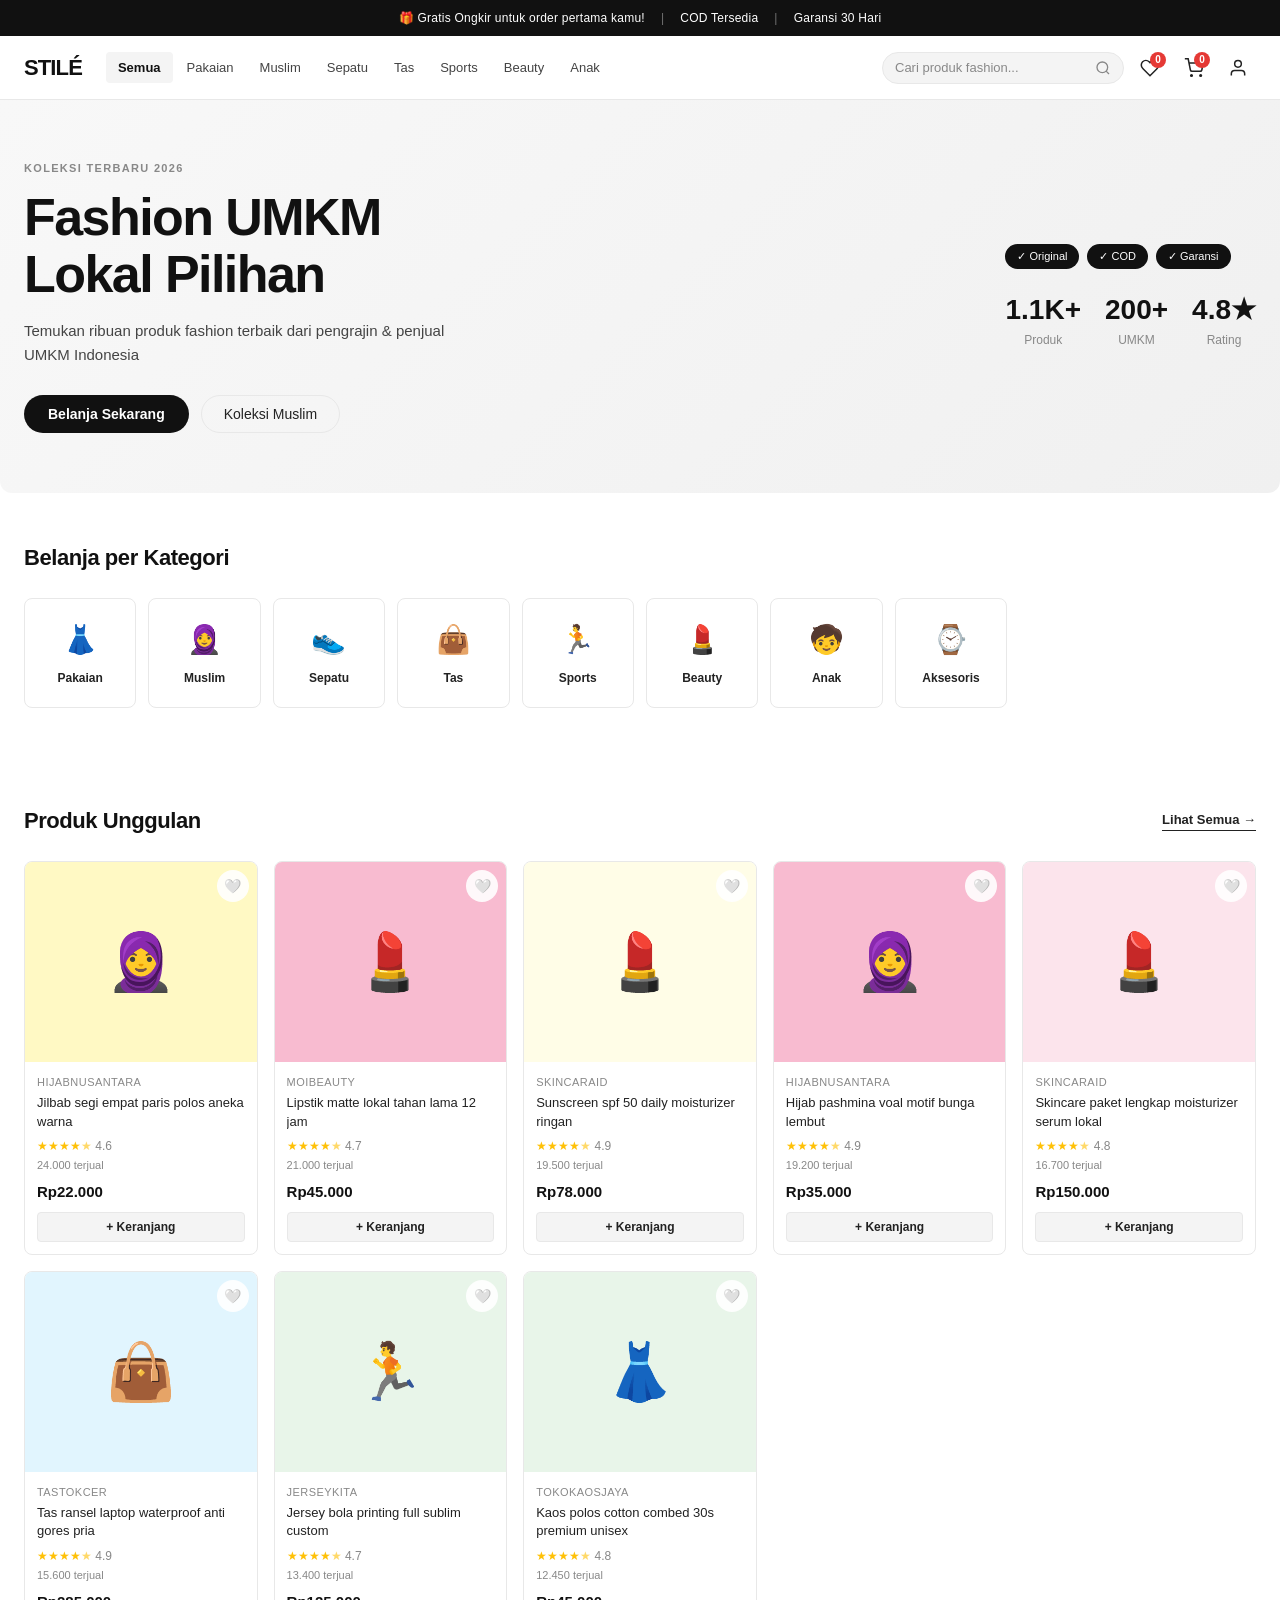
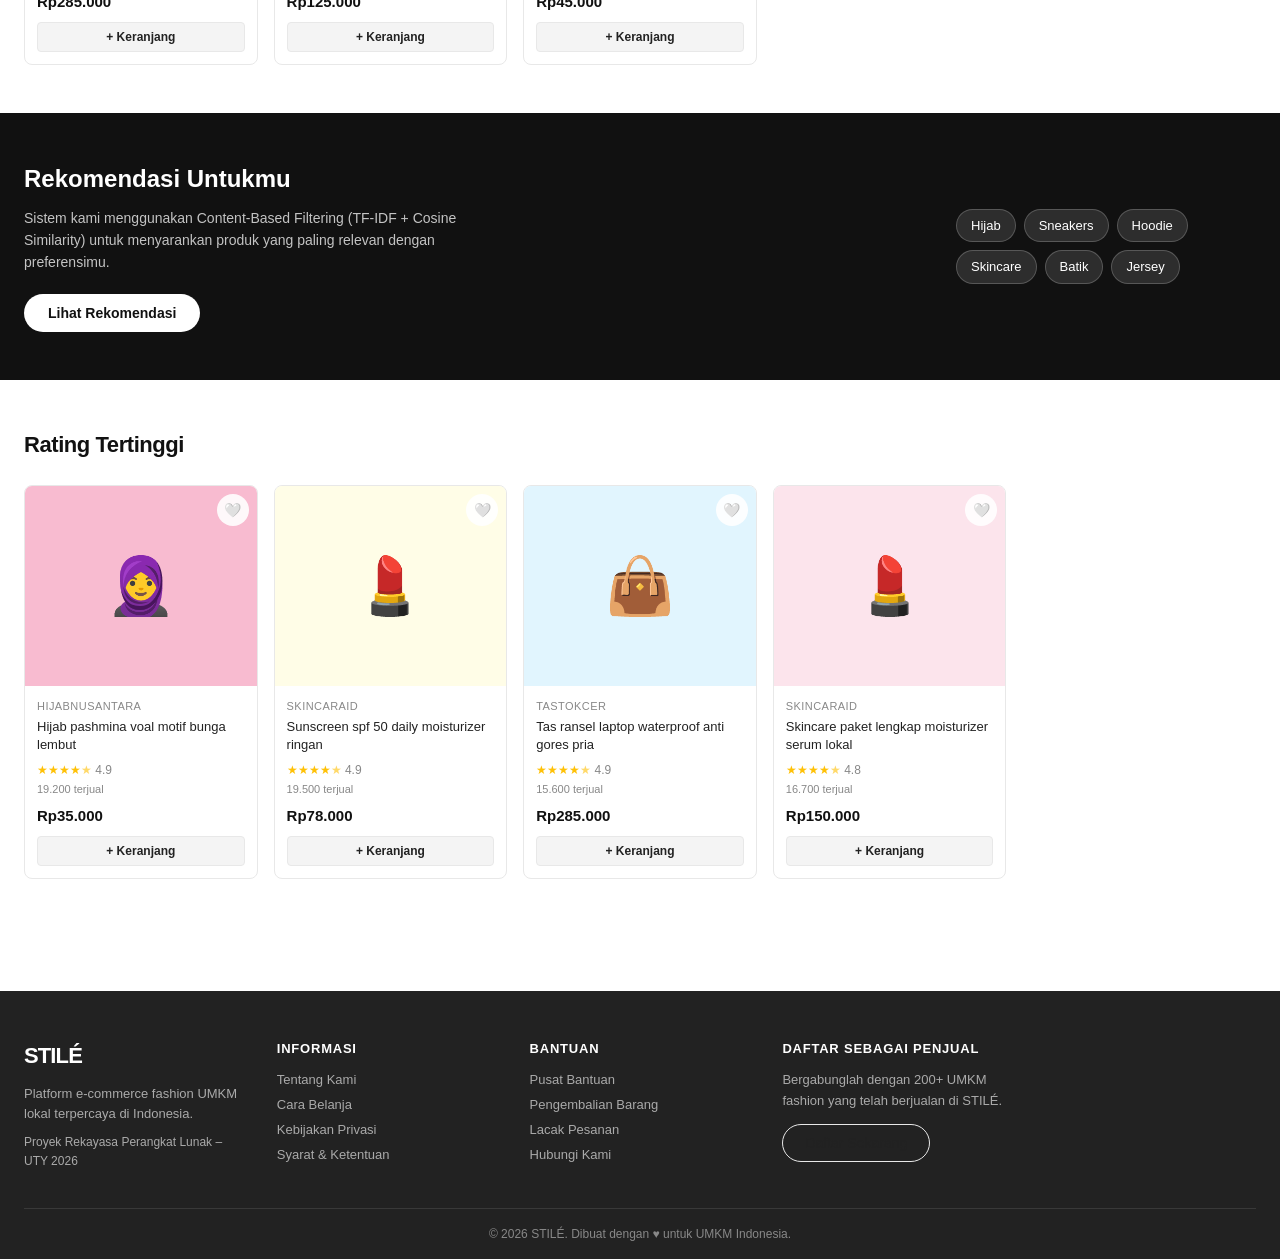
==== STILE/index.html @ 94a1892b "Add files via upload" ====
<!DOCTYPE html>
<html lang="id">
<head>
<meta charset="UTF-8">
<meta name="viewport" content="width=device-width, initial-scale=1.0">
<title>STILÉ – Belanja Fashion UMKM Lokal</title>
<link rel="stylesheet" href="style.css">
</head>
<body>

<!-- TOAST -->
<div id="toast" class="toast"></div>

<!-- TOP PROMO STRIP -->
<div class="promo-strip">
  <span>🎁 Gratis Ongkir untuk order pertama kamu!</span>
  <span class="promo-sep">|</span>
  <span>COD Tersedia</span>
  <span class="promo-sep">|</span>
  <span>Garansi 30 Hari</span>
</div>

<!-- NAVBAR -->
<header class="navbar">
  <div class="nav-inner">
    <a href="#" class="brand" onclick="showPage('home')">STILÉ</a>

    <nav class="nav-cats">
      <a href="#" class="nav-cat active" data-cat="all" onclick="filterByNav('all',this)">Semua</a>
      <a href="#" class="nav-cat" data-cat="Pakaian" onclick="filterByNav('Pakaian',this)">Pakaian</a>
      <a href="#" class="nav-cat" data-cat="Baju Muslim" onclick="filterByNav('Baju Muslim',this)">Muslim</a>
      <a href="#" class="nav-cat" data-cat="Sepatu" onclick="filterByNav('Sepatu',this)">Sepatu</a>
      <a href="#" class="nav-cat" data-cat="Tas" onclick="filterByNav('Tas',this)">Tas</a>
      <a href="#" class="nav-cat" data-cat="Sports" onclick="filterByNav('Sports',this)">Sports</a>
      <a href="#" class="nav-cat" data-cat="Beauty" onclick="filterByNav('Beauty',this)">Beauty</a>
      <a href="#" class="nav-cat" data-cat="Kids" onclick="filterByNav('Kids',this)">Anak</a>
    </nav>

    <div class="nav-actions">
      <div class="search-wrap">
        <input type="text" id="searchInput" placeholder="Cari produk fashion..." onkeyup="liveSearch()" />
        <button class="search-btn" onclick="doSearch()">
          <svg width="16" height="16" viewBox="0 0 24 24" fill="none" stroke="currentColor" stroke-width="2"><circle cx="11" cy="11" r="8"/><line x1="21" y1="21" x2="16.65" y2="16.65"/></svg>
        </button>
      </div>
      <button class="icon-btn" onclick="toggleWishlist()" title="Wishlist">
        <svg width="20" height="20" viewBox="0 0 24 24" fill="none" stroke="currentColor" stroke-width="1.8"><path d="M20.84 4.61a5.5 5.5 0 0 0-7.78 0L12 5.67l-1.06-1.06a5.5 5.5 0 0 0-7.78 7.78l1.06 1.06L12 21.23l7.78-7.78 1.06-1.06a5.5 5.5 0 0 0 0-7.78z"/></svg>
        <span class="badge" id="wishBadge">0</span>
      </button>
      <button class="icon-btn" onclick="showCart()" title="Keranjang">
        <svg width="20" height="20" viewBox="0 0 24 24" fill="none" stroke="currentColor" stroke-width="1.8"><circle cx="9" cy="21" r="1"/><circle cx="20" cy="21" r="1"/><path d="M1 1h4l2.68 13.39a2 2 0 0 0 2 1.61h9.72a2 2 0 0 0 2-1.61L23 6H6"/></svg>
        <span class="badge" id="cartBadge">0</span>
      </button>
      <button class="icon-btn" id="userBtn" onclick="toggleUserMenu()" title="Akun">
        <svg width="20" height="20" viewBox="0 0 24 24" fill="none" stroke="currentColor" stroke-width="1.8"><path d="M20 21v-2a4 4 0 0 0-4-4H8a4 4 0 0 0-4 4v2"/><circle cx="12" cy="7" r="4"/></svg>
      </button>
      <div class="user-dropdown" id="userDropdown">
        <div id="userMenuGuest">
          <a href="#" onclick="showPage('login')">Masuk</a>
          <a href="#" onclick="showPage('register')">Daftar</a>
        </div>
        <div id="userMenuLoggedIn" style="display:none">
          <span id="userGreeting" style="font-size:13px;color:#999;padding:8px 16px;display:block;border-bottom:1px solid #f0f0f0"></span>
          <a href="#" onclick="showPage('profile')">Profil Saya</a>
          <a href="#" onclick="showPage('orders')">Riwayat Pesanan</a>
          <a href="#" onclick="doLogout()" style="color:#e53935">Keluar</a>
        </div>
      </div>
    </div>
  </div>
</header>

<!-- ======= PAGES ======= -->

<!-- HOME PAGE -->
<div id="page-home" class="page active">
  <!-- Hero Banner -->
  <section class="hero">
    <div class="hero-content">
      <p class="hero-eyebrow">KOLEKSI TERBARU 2026</p>
      <h1 class="hero-title">Fashion UMKM<br>Lokal Pilihan</h1>
      <p class="hero-sub">Temukan ribuan produk fashion terbaik dari pengrajin & penjual UMKM Indonesia</p>
      <div class="hero-btns">
        <button class="btn-primary" onclick="filterByNav('all',null)">Belanja Sekarang</button>
        <button class="btn-outline" onclick="filterByNav('Baju Muslim',null)">Koleksi Muslim</button>
      </div>
    </div>
    <div class="hero-visual">
      <div class="hero-badges">
        <div class="hbadge">✓ Original</div>
        <div class="hbadge">✓ COD</div>
        <div class="hbadge">✓ Garansi</div>
      </div>
      <div class="hero-stat-row">
        <div class="hstat"><span class="hstat-num">1.1K+</span><span class="hstat-lbl">Produk</span></div>
        <div class="hstat"><span class="hstat-num">200+</span><span class="hstat-lbl">UMKM</span></div>
        <div class="hstat"><span class="hstat-num">4.8★</span><span class="hstat-lbl">Rating</span></div>
      </div>
    </div>
  </section>

  <!-- Category Grid -->
  <section class="section">
    <h2 class="section-title">Belanja per Kategori</h2>
    <div class="cat-grid">
      <a class="cat-tile" onclick="filterByNav('Pakaian',null)">
        <div class="cat-icon">👗</div><span>Pakaian</span>
      </a>
      <a class="cat-tile" onclick="filterByNav('Baju Muslim',null)">
        <div class="cat-icon">🧕</div><span>Muslim</span>
      </a>
      <a class="cat-tile" onclick="filterByNav('Sepatu',null)">
        <div class="cat-icon">👟</div><span>Sepatu</span>
      </a>
      <a class="cat-tile" onclick="filterByNav('Tas',null)">
        <div class="cat-icon">👜</div><span>Tas</span>
      </a>
      <a class="cat-tile" onclick="filterByNav('Sports',null)">
        <div class="cat-icon">🏃</div><span>Sports</span>
      </a>
      <a class="cat-tile" onclick="filterByNav('Beauty',null)">
        <div class="cat-icon">💄</div><span>Beauty</span>
      </a>
      <a class="cat-tile" onclick="filterByNav('Kids',null)">
        <div class="cat-icon">🧒</div><span>Anak</span>
      </a>
      <a class="cat-tile" onclick="filterByNav('Jam dan Aksesoris',null)">
        <div class="cat-icon">⌚</div><span>Aksesoris</span>
      </a>
    </div>
  </section>

  <!-- Featured Products -->
  <section class="section">
    <div class="section-header">
      <h2 class="section-title">Produk Unggulan</h2>
      <a href="#" class="see-all" onclick="showPage('catalog')">Lihat Semua →</a>
    </div>
    <div class="products-grid" id="featuredGrid"></div>
  </section>

  <!-- Recommendation Banner -->
  <section class="rec-banner">
    <div class="rec-banner-inner">
      <div>
        <h3>Rekomendasi Untukmu</h3>
        <p>Sistem kami menggunakan Content-Based Filtering (TF-IDF + Cosine Similarity) untuk menyarankan produk yang paling relevan dengan preferensimu.</p>
        <button class="btn-primary" onclick="showPage('catalog')">Lihat Rekomendasi</button>
      </div>
      <div class="rec-banner-tags">
        <span>Hijab</span><span>Sneakers</span><span>Hoodie</span><span>Skincare</span><span>Batik</span><span>Jersey</span>
      </div>
    </div>
  </section>

  <!-- Top Rated -->
  <section class="section">
    <div class="section-header">
      <h2 class="section-title">Rating Tertinggi</h2>
    </div>
    <div class="products-grid" id="topRatedGrid"></div>
  </section>
</div>

<!-- CATALOG PAGE -->
<div id="page-catalog" class="page">
  <div class="catalog-layout">
    <!-- Sidebar Filters -->
    <aside class="sidebar">
      <h3 class="sidebar-title">Filter</h3>

      <div class="filter-group">
        <div class="filter-label" onclick="toggleFilter('catFilter')">Kategori <span>▾</span></div>
        <div class="filter-body open" id="catFilter">
          <label><input type="radio" name="catF" value="all" checked onchange="applyFilters()"> Semua</label>
          <label><input type="radio" name="catF" value="Pakaian" onchange="applyFilters()"> Pakaian</label>
          <label><input type="radio" name="catF" value="Baju Muslim" onchange="applyFilters()"> Baju Muslim</label>
          <label><input type="radio" name="catF" value="Sepatu" onchange="applyFilters()"> Sepatu</label>
          <label><input type="radio" name="catF" value="Tas" onchange="applyFilters()"> Tas</label>
          <label><input type="radio" name="catF" value="Sports" onchange="applyFilters()"> Sports</label>
          <label><input type="radio" name="catF" value="Beauty" onchange="applyFilters()"> Beauty</label>
          <label><input type="radio" name="catF" value="Kids" onchange="applyFilters()"> Kids</label>
          <label><input type="radio" name="catF" value="Batik" onchange="applyFilters()"> Batik</label>
          <label><input type="radio" name="catF" value="Jam dan Aksesoris" onchange="applyFilters()"> Aksesoris</label>
        </div>
      </div>

      <div class="filter-group">
        <div class="filter-label" onclick="toggleFilter('priceFilter')">Rentang Harga <span>▾</span></div>
        <div class="filter-body open" id="priceFilter">
          <label><input type="radio" name="priceF" value="all" checked onchange="applyFilters()"> Semua Harga</label>
          <label><input type="radio" name="priceF" value="0-50000" onchange="applyFilters()"> di bawah Rp50.000</label>
          <label><input type="radio" name="priceF" value="50000-150000" onchange="applyFilters()"> Rp50.000 – 150.000</label>
          <label><input type="radio" name="priceF" value="150000-300000" onchange="applyFilters()"> Rp150.000 – 300.000</label>
          <label><input type="radio" name="priceF" value="300000-999999999" onchange="applyFilters()"> di atas Rp300.000</label>
        </div>
      </div>

      <div class="filter-group">
        <div class="filter-label" onclick="toggleFilter('ratingFilter')">Rating <span>▾</span></div>
        <div class="filter-body open" id="ratingFilter">
          <label><input type="radio" name="ratingF" value="all" checked onchange="applyFilters()"> Semua</label>
          <label><input type="radio" name="ratingF" value="4.5" onchange="applyFilters()"> ★ 4.5 ke atas</label>
          <label><input type="radio" name="ratingF" value="4" onchange="applyFilters()"> ★ 4.0 ke atas</label>
          <label><input type="radio" name="ratingF" value="3" onchange="applyFilters()"> ★ 3.0 ke atas</label>
        </div>
      </div>

      <button class="btn-reset" onclick="resetFilters()">Reset Filter</button>
    </aside>

    <!-- Catalog Main -->
    <main class="catalog-main">
      <div class="catalog-header">
        <p id="catalogCount" class="result-count">Menampilkan semua produk</p>
        <div class="sort-wrap">
          <label>Urutkan:</label>
          <select id="sortSelect" onchange="applyFilters()">
            <option value="default">Relevansi</option>
            <option value="price-asc">Harga: Terendah</option>
            <option value="price-desc">Harga: Tertinggi</option>
            <option value="rating">Rating Tertinggi</option>
            <option value="sold">Terlaris</option>
          </select>
        </div>
      </div>
      <div class="products-grid" id="catalogGrid"></div>
      <div id="catalogEmpty" class="empty-state" style="display:none">
        <div style="font-size:48px">🔍</div>
        <p>Produk tidak ditemukan</p>
        <button class="btn-outline" onclick="resetFilters()">Reset Filter</button>
      </div>
    </main>
  </div>
</div>

<!-- PRODUCT DETAIL PAGE -->
<div id="page-product" class="page">
  <div class="product-detail-wrap">
    <button class="back-btn" onclick="goBack()">← Kembali</button>
    <div class="product-detail" id="productDetailContent"></div>
  </div>
</div>

<!-- CART PAGE -->
<div id="page-cart" class="page">
  <div class="page-wrap">
    <h2 class="page-title">Keranjang Belanja</h2>
    <div class="cart-layout">
      <div class="cart-items" id="cartItems"></div>
      <div class="cart-summary" id="cartSummary"></div>
    </div>
    <div id="cartEmpty" class="empty-state" style="display:none">
      <div style="font-size:48px">🛒</div>
      <p>Keranjangmu masih kosong</p>
      <button class="btn-primary" onclick="showPage('catalog')">Mulai Belanja</button>
    </div>
  </div>
</div>

<!-- WISHLIST PAGE -->
<div id="page-wishlist" class="page">
  <div class="page-wrap">
    <h2 class="page-title">Wishlist</h2>
    <div class="products-grid" id="wishlistGrid"></div>
    <div id="wishlistEmpty" class="empty-state" style="display:none">
      <div style="font-size:48px">🤍</div>
      <p>Belum ada produk di wishlist</p>
      <button class="btn-primary" onclick="showPage('catalog')">Jelajahi Produk</button>
    </div>
  </div>
</div>

<!-- LOGIN PAGE -->
<div id="page-login" class="page">
  <div class="auth-wrap">
    <div class="auth-card">
      <h2>Masuk ke STILÉ</h2>
      <p class="auth-sub">Belum punya akun? <a href="#" onclick="showPage('register')">Daftar sekarang</a></p>
      <div class="form-group">
        <label>Email</label>
        <input type="email" id="loginEmail" placeholder="emailkamu@contoh.com">
      </div>
      <div class="form-group">
        <label>Password</label>
        <input type="password" id="loginPass" placeholder="Password kamu">
      </div>
      <button class="btn-primary full" onclick="doLogin()">Masuk</button>
      <div class="auth-divider">atau</div>
      <button class="btn-outline full" onclick="demoLogin('buyer')">Demo sebagai Pembeli</button>
      <button class="btn-outline full" onclick="demoLogin('merchant')">Demo sebagai Penjual</button>
      <button class="btn-outline full" onclick="demoLogin('admin')">Demo sebagai Admin</button>
    </div>
  </div>
</div>

<!-- REGISTER PAGE -->
<div id="page-register" class="page">
  <div class="auth-wrap">
    <div class="auth-card">
      <h2>Buat Akun STILÉ</h2>
      <p class="auth-sub">Sudah punya akun? <a href="#" onclick="showPage('login')">Masuk</a></p>
      <div class="role-tabs">
        <button class="role-tab active" onclick="selectRole('buyer',this)">Pembeli</button>
        <button class="role-tab" onclick="selectRole('merchant',this)">Penjual UMKM</button>
      </div>
      <div class="form-group">
        <label>Nama Lengkap</label>
        <input type="text" id="regName" placeholder="Nama kamu">
      </div>
      <div class="form-group">
        <label>Email</label>
        <input type="email" id="regEmail" placeholder="emailkamu@contoh.com">
      </div>
      <div class="form-group">
        <label>Password</label>
        <input type="password" id="regPass" placeholder="Minimal 8 karakter">
      </div>
      <div class="form-group merchant-only" style="display:none">
        <label>Nama Toko</label>
        <input type="text" id="regStore" placeholder="Nama toko UMKM-mu">
      </div>
      <button class="btn-primary full" onclick="doRegister()">Daftar Sekarang</button>
    </div>
  </div>
</div>

<!-- PROFILE PAGE -->
<div id="page-profile" class="page">
  <div class="page-wrap">
    <h2 class="page-title">Profil Saya</h2>
    <div class="profile-card" id="profileContent"></div>
  </div>
</div>

<!-- ORDERS PAGE -->
<div id="page-orders" class="page">
  <div class="page-wrap">
    <h2 class="page-title">Riwayat Pesanan</h2>
    <div id="ordersContent"></div>
    <div id="ordersEmpty" class="empty-state">
      <div style="font-size:48px">📦</div>
      <p>Belum ada pesanan</p>
      <button class="btn-primary" onclick="showPage('catalog')">Mulai Belanja</button>
    </div>
  </div>
</div>

<!-- CHECKOUT PAGE -->
<div id="page-checkout" class="page">
  <div class="page-wrap">
    <h2 class="page-title">Checkout</h2>
    <div class="checkout-layout">
      <div class="checkout-form">
        <h3>Alamat Pengiriman</h3>
        <div class="form-group">
          <label>Nama Penerima</label>
          <input type="text" id="ckName" placeholder="Nama lengkap">
        </div>
        <div class="form-group">
          <label>No. HP</label>
          <input type="text" id="ckPhone" placeholder="08xx-xxxx-xxxx">
        </div>
        <div class="form-group">
          <label>Alamat Lengkap</label>
          <textarea id="ckAddress" rows="3" placeholder="Jl. ... No. ... RT/RW ... Kelurahan ... Kecamatan ..."></textarea>
        </div>
        <div class="form-group">
          <label>Kota</label>
          <input type="text" id="ckCity" placeholder="Kota / Kabupaten">
        </div>
        <h3 style="margin-top:24px">Metode Pembayaran</h3>
        <div class="payment-opts">
          <label class="pay-opt"><input type="radio" name="payment" value="transfer" checked> Transfer Bank</label>
          <label class="pay-opt"><input type="radio" name="payment" value="cod"> COD</label>
          <label class="pay-opt"><input type="radio" name="payment" value="ewallet"> E-Wallet</label>
        </div>
        <button class="btn-primary full" style="margin-top:24px" onclick="confirmOrder()">Konfirmasi Pesanan</button>
      </div>
      <div class="checkout-summary" id="checkoutSummary"></div>
    </div>
  </div>
</div>

<!-- MERCHANT DASHBOARD -->
<div id="page-merchant" class="page">
  <div class="page-wrap">
    <h2 class="page-title">Dashboard Penjual</h2>
    <div class="dash-stats" id="merchantStats"></div>
    <div style="margin-top:32px">
      <div class="section-header">
        <h3>Produk Saya</h3>
        <button class="btn-primary" onclick="showAddProduct()">+ Tambah Produk</button>
      </div>
      <div id="merchantProducts"></div>
    </div>
  </div>
</div>

<!-- ADMIN DASHBOARD -->
<div id="page-admin" class="page">
  <div class="page-wrap">
    <h2 class="page-title">Dashboard Admin</h2>
    <div class="dash-stats" id="adminStats"></div>
    <div style="margin-top:32px">
      <h3>Kelola Pengguna</h3>
      <div class="admin-table" id="adminUsers"></div>
    </div>
  </div>
</div>

<!-- ORDER SUCCESS PAGE -->
<div id="page-success" class="page">
  <div class="success-wrap">
    <div class="success-card">
      <div class="success-icon">✓</div>
      <h2>Pesanan Berhasil!</h2>
      <p>Terima kasih telah berbelanja di STILÉ. Pesananmu sedang diproses oleh penjual.</p>
      <p id="successOrderId" style="font-size:13px;color:#999;margin:8px 0"></p>
      <div class="success-btns">
        <button class="btn-primary" onclick="showPage('orders')">Lihat Pesanan</button>
        <button class="btn-outline" onclick="showPage('home')">Lanjut Belanja</button>
      </div>
    </div>
  </div>
</div>

<!-- RATING MODAL -->
<div id="ratingModal" class="modal-overlay" style="display:none">
  <div class="modal-card">
    <h3>Beri Rating Produk</h3>
    <p id="ratingProductName" style="font-weight:500;margin:8px 0"></p>
    <div class="star-row" id="starRow">
      <span class="star" data-v="1" onclick="setRating(1)">★</span>
      <span class="star" data-v="2" onclick="setRating(2)">★</span>
      <span class="star" data-v="3" onclick="setRating(3)">★</span>
      <span class="star" data-v="4" onclick="setRating(4)">★</span>
      <span class="star" data-v="5" onclick="setRating(5)">★</span>
    </div>
    <textarea id="ratingReview" placeholder="Tulis ulasan kamu..." rows="3" style="width:100%;margin-top:12px"></textarea>
    <div class="modal-btns">
      <button class="btn-outline" onclick="closeModal()">Batal</button>
      <button class="btn-primary" onclick="submitRating()">Kirim</button>
    </div>
  </div>
</div>

<!-- ADD PRODUCT MODAL -->
<div id="addProductModal" class="modal-overlay" style="display:none">
  <div class="modal-card">
    <h3>Tambah Produk Baru</h3>
    <div class="form-group">
      <label>Nama Produk</label>
      <input type="text" id="newProdName" placeholder="Nama produk...">
    </div>
    <div class="form-group">
      <label>Sub Kategori</label>
      <select id="newProdCat">
        <option value="Pakaian">Pakaian</option>
        <option value="Baju Muslim">Baju Muslim</option>
        <option value="Sepatu">Sepatu</option>
        <option value="Tas">Tas</option>
        <option value="Sports">Sports</option>
        <option value="Beauty">Beauty</option>
        <option value="Kids">Kids</option>
        <option value="Batik">Batik</option>
        <option value="Jam dan Aksesoris">Aksesoris</option>
      </select>
    </div>
    <div class="form-group">
      <label>Harga (Rp)</label>
      <input type="number" id="newProdPrice" placeholder="75000">
    </div>
    <div class="form-group">
      <label>Stok</label>
      <input type="number" id="newProdStock" placeholder="50">
    </div>
    <div class="modal-btns">
      <button class="btn-outline" onclick="closeModal()">Batal</button>
      <button class="btn-primary" onclick="addProduct()">Tambahkan</button>
    </div>
  </div>
</div>

<!-- FOOTER -->
<footer class="footer">
  <div class="footer-inner">
    <div class="footer-col">
      <div class="brand" style="margin-bottom:12px">STILÉ</div>
      <p>Platform e-commerce fashion UMKM lokal terpercaya di Indonesia.</p>
      <p style="margin-top:8px;font-size:12px;color:#aaa">Proyek Rekayasa Perangkat Lunak – UTY 2026</p>
    </div>
    <div class="footer-col">
      <h4>Informasi</h4>
      <a href="#">Tentang Kami</a>
      <a href="#">Cara Belanja</a>
      <a href="#">Kebijakan Privasi</a>
      <a href="#">Syarat & Ketentuan</a>
    </div>
    <div class="footer-col">
      <h4>Bantuan</h4>
      <a href="#">Pusat Bantuan</a>
      <a href="#">Pengembalian Barang</a>
      <a href="#">Lacak Pesanan</a>
      <a href="#">Hubungi Kami</a>
    </div>
    <div class="footer-col">
      <h4>Daftar sebagai Penjual</h4>
      <p>Bergabunglah dengan 200+ UMKM fashion yang telah berjualan di STILÉ.</p>
      <button class="btn-outline" style="margin-top:8px" onclick="showPage('register')">Daftar Sekarang</button>
    </div>
  </div>
  <div class="footer-bottom">
    <p>© 2026 STILÉ. Dibuat dengan ♥ untuk UMKM Indonesia.</p>
  </div>
</footer>

<script src="data.js"></script>
<script src="app.js"></script>
</body>
</html>
---- STILE/style.css ----
/* FashModa – Zalora-inspired Fashion Marketplace CSS */
/* Design: clean white, black accents, charcoal nav, warm product tiles */

*, *::before, *::after { box-sizing: border-box; margin: 0; padding: 0; }

:root {
  --black: #111111;
  --charcoal: #222222;
  --gray-dark: #444444;
  --gray-mid: #888888;
  --gray-light: #f4f4f4;
  --gray-border: #e8e8e8;
  --white: #ffffff;
  --accent: #111111;
  --red: #e53935;
  --green: #2e7d32;
  --gold: #FF8F00;
  --radius-sm: 4px;
  --radius-md: 8px;
  --radius-lg: 12px;
  --shadow-card: 0 1px 4px rgba(0,0,0,0.08);
  --shadow-hover: 0 4px 16px rgba(0,0,0,0.12);
  --nav-height: 64px;
  --promo-height: 36px;
}

html { font-size: 16px; scroll-behavior: smooth; }
body { font-family: -apple-system, BlinkMacSystemFont, 'Segoe UI', Roboto, sans-serif; color: var(--charcoal); background: var(--white); line-height: 1.5; }

a { text-decoration: none; color: inherit; cursor: pointer; }
button { cursor: pointer; font-family: inherit; }
input, textarea, select { font-family: inherit; }

/* ── PROMO STRIP ─────────────────────────────── */
.promo-strip {
  background: var(--black);
  color: #fff;
  text-align: center;
  padding: 0 16px;
  height: var(--promo-height);
  display: flex;
  align-items: center;
  justify-content: center;
  gap: 16px;
  font-size: 12px;
  letter-spacing: 0.02em;
}
.promo-sep { opacity: 0.4; }

/* ── NAVBAR ──────────────────────────────────── */
.navbar {
  position: sticky;
  top: 0;
  z-index: 100;
  background: var(--white);
  border-bottom: 1px solid var(--gray-border);
  height: var(--nav-height);
}
.nav-inner {
  max-width: 1280px;
  margin: 0 auto;
  padding: 0 24px;
  height: 100%;
  display: flex;
  align-items: center;
  gap: 24px;
}
.brand {
  font-size: 22px;
  font-weight: 800;
  letter-spacing: -0.04em;
  color: var(--black);
  flex-shrink: 0;
  cursor: pointer;
}
.nav-cats {
  display: flex;
  align-items: center;
  gap: 2px;
  flex: 1;
}
.nav-cat {
  padding: 6px 12px;
  font-size: 13px;
  font-weight: 500;
  color: var(--gray-dark);
  border-radius: var(--radius-sm);
  transition: color .15s, background .15s;
  white-space: nowrap;
}
.nav-cat:hover, .nav-cat.active {
  color: var(--black);
  background: var(--gray-light);
}
.nav-cat.active { font-weight: 700; }
.nav-actions {
  display: flex;
  align-items: center;
  gap: 8px;
  position: relative;
}
.search-wrap {
  display: flex;
  align-items: center;
  border: 1.5px solid var(--gray-border);
  border-radius: 20px;
  overflow: hidden;
  background: var(--gray-light);
  transition: border-color .15s;
}
.search-wrap:focus-within { border-color: var(--black); background: var(--white); }
.search-wrap input {
  border: none;
  background: none;
  padding: 7px 12px;
  font-size: 13px;
  width: 200px;
  outline: none;
  color: var(--charcoal);
}
.search-wrap input::placeholder { color: var(--gray-mid); }
.search-btn {
  background: none;
  border: none;
  padding: 7px 12px;
  color: var(--gray-mid);
  display: flex;
  align-items: center;
}
.search-btn:hover { color: var(--black); }
.icon-btn {
  background: none;
  border: none;
  padding: 8px;
  color: var(--charcoal);
  display: flex;
  align-items: center;
  position: relative;
  border-radius: var(--radius-md);
  transition: background .15s;
}
.icon-btn:hover { background: var(--gray-light); }
.badge {
  position: absolute;
  top: 2px;
  right: 2px;
  background: var(--red);
  color: #fff;
  font-size: 10px;
  font-weight: 700;
  min-width: 16px;
  height: 16px;
  border-radius: 8px;
  display: flex;
  align-items: center;
  justify-content: center;
  padding: 0 3px;
  pointer-events: none;
}
.user-dropdown {
  position: absolute;
  top: calc(100% + 8px);
  right: 0;
  background: var(--white);
  border: 1px solid var(--gray-border);
  border-radius: var(--radius-md);
  min-width: 180px;
  box-shadow: var(--shadow-hover);
  display: none;
  z-index: 200;
  overflow: hidden;
}
.user-dropdown.open { display: block; }
.user-dropdown a {
  display: block;
  padding: 10px 16px;
  font-size: 14px;
  color: var(--charcoal);
  transition: background .1s;
}
.user-dropdown a:hover { background: var(--gray-light); }

/* ── PAGES ────────────────────────────────────── */
.page { display: none; min-height: calc(100vh - var(--nav-height) - var(--promo-height)); }
.page.active { display: block; }

/* ── HERO ─────────────────────────────────────── */
.hero {
  max-width: 1280px;
  margin: 0 auto;
  padding: 60px 24px;
  display: flex;
  align-items: center;
  justify-content: space-between;
  gap: 40px;
  min-height: 380px;
  background: linear-gradient(135deg, #f8f8f8 0%, #f0f0f0 100%);
  border-radius: 0 0 var(--radius-lg) var(--radius-lg);
}
.hero-eyebrow { font-size: 11px; letter-spacing: 0.12em; font-weight: 600; color: var(--gray-mid); text-transform: uppercase; margin-bottom: 12px; }
.hero-title { font-size: clamp(32px, 5vw, 52px); font-weight: 800; line-height: 1.1; letter-spacing: -0.03em; color: var(--black); margin-bottom: 16px; }
.hero-sub { font-size: 15px; color: var(--gray-dark); max-width: 440px; margin-bottom: 28px; line-height: 1.6; }
.hero-btns { display: flex; gap: 12px; flex-wrap: wrap; }
.hero-visual { flex-shrink: 0; }
.hero-badges { display: flex; gap: 8px; margin-bottom: 20px; }
.hbadge { background: var(--black); color: #fff; font-size: 11px; padding: 4px 12px; border-radius: 20px; font-weight: 500; }
.hero-stat-row { display: flex; gap: 24px; }
.hstat { display: flex; flex-direction: column; align-items: center; }
.hstat-num { font-size: 28px; font-weight: 800; color: var(--black); }
.hstat-lbl { font-size: 12px; color: var(--gray-mid); }

/* ── BUTTONS ─────────────────────────────────── */
.btn-primary {
  background: var(--black);
  color: var(--white);
  border: none;
  padding: 11px 24px;
  border-radius: 24px;
  font-size: 14px;
  font-weight: 600;
  transition: opacity .15s, transform .1s;
}
.btn-primary:hover { opacity: 0.85; }
.btn-primary:active { transform: scale(0.98); }
.btn-primary.full { width: 100%; border-radius: var(--radius-md); }
.btn-outline {
  background: none;
  color: var(--charcoal);
  border: 1.5px solid var(--gray-border);
  padding: 10px 22px;
  border-radius: 24px;
  font-size: 14px;
  font-weight: 500;
  transition: border-color .15s, background .15s;
}
.btn-outline:hover { border-color: var(--black); background: var(--gray-light); }
.btn-outline.full { width: 100%; border-radius: var(--radius-md); }
.btn-reset { width: 100%; padding: 8px; background: none; border: 1px solid var(--gray-border); border-radius: var(--radius-sm); font-size: 13px; color: var(--gray-mid); margin-top: 8px; transition: border-color .15s; }
.btn-reset:hover { border-color: var(--charcoal); color: var(--charcoal); }
.btn-sm { padding: 4px 10px; font-size: 12px; background: none; border: 1px solid var(--gray-border); border-radius: var(--radius-sm); transition: all .15s; }
.btn-sm:hover { background: var(--gray-light); }
.btn-sm.danger { color: var(--red); border-color: #ffcdd2; }
.btn-sm.danger:hover { background: #ffebee; }

/* ── SECTIONS ────────────────────────────────── */
.section { max-width: 1280px; margin: 0 auto; padding: 48px 24px; }
.section-header { display: flex; align-items: center; justify-content: space-between; margin-bottom: 24px; }
.section-title { font-size: 22px; font-weight: 700; color: var(--black); letter-spacing: -0.02em; margin-bottom: 24px; }
.section-header .section-title { margin-bottom: 0; }
.see-all { font-size: 13px; font-weight: 600; color: var(--charcoal); border-bottom: 1px solid currentColor; }
.see-all:hover { color: var(--black); }

/* ── CATEGORY GRID ───────────────────────────── */
.cat-grid { display: grid; grid-template-columns: repeat(auto-fill, minmax(110px, 1fr)); gap: 12px; }
.cat-tile {
  display: flex;
  flex-direction: column;
  align-items: center;
  gap: 8px;
  padding: 20px 12px;
  border: 1.5px solid var(--gray-border);
  border-radius: var(--radius-md);
  cursor: pointer;
  transition: border-color .15s, box-shadow .15s, transform .1s;
  background: var(--white);
}
.cat-tile:hover { border-color: var(--black); box-shadow: var(--shadow-card); transform: translateY(-2px); }
.cat-icon { font-size: 28px; }
.cat-tile span { font-size: 12px; font-weight: 600; color: var(--charcoal); }

/* ── PRODUCT CARDS ───────────────────────────── */
.products-grid { display: grid; grid-template-columns: repeat(auto-fill, minmax(200px, 1fr)); gap: 16px; }
.product-card {
  background: var(--white);
  border: 1px solid var(--gray-border);
  border-radius: var(--radius-md);
  overflow: hidden;
  cursor: pointer;
  transition: box-shadow .2s, transform .15s;
}
.product-card:hover { box-shadow: var(--shadow-hover); transform: translateY(-3px); }
.card-img {
  position: relative;
  height: 200px;
  display: flex;
  align-items: center;
  justify-content: center;
}
.card-emoji { font-size: 56px; }
.sim-badge {
  position: absolute;
  top: 8px;
  left: 8px;
  background: #111;
  color: #fff;
  font-size: 10px;
  font-weight: 700;
  padding: 2px 8px;
  border-radius: 10px;
}
.wish-btn {
  position: absolute;
  top: 8px;
  right: 8px;
  background: rgba(255,255,255,0.9);
  border: none;
  width: 32px;
  height: 32px;
  border-radius: 50%;
  font-size: 14px;
  display: flex;
  align-items: center;
  justify-content: center;
  transition: transform .15s;
}
.wish-btn:hover { transform: scale(1.15); }
.card-body { padding: 12px; }
.card-merchant { font-size: 11px; color: var(--gray-mid); text-transform: uppercase; letter-spacing: 0.04em; margin-bottom: 4px; }
.card-name { font-size: 13px; font-weight: 500; color: var(--charcoal); margin-bottom: 6px; line-height: 1.4; display: -webkit-box; -webkit-line-clamp: 2; -webkit-box-orient: vertical; overflow: hidden; }
.card-stars { font-size: 12px; margin-bottom: 2px; }
.s-fill { color: #FFC107; }
.s-half { color: #FFC107; opacity: 0.6; }
.s-empty { color: #ddd; }
.card-rating { font-size: 12px; color: var(--gray-mid); }
.card-meta { font-size: 11px; color: var(--gray-mid); margin-bottom: 8px; }
.card-price { font-size: 15px; font-weight: 700; color: var(--black); margin-bottom: 8px; }
.card-cart-btn {
  width: 100%;
  padding: 7px;
  background: var(--gray-light);
  border: 1px solid var(--gray-border);
  border-radius: var(--radius-sm);
  font-size: 12px;
  font-weight: 600;
  color: var(--charcoal);
  transition: background .15s, border-color .15s;
}
.card-cart-btn:hover { background: var(--black); color: var(--white); border-color: var(--black); }

/* ── REC BANNER ──────────────────────────────── */
.rec-banner {
  background: var(--black);
  color: var(--white);
  padding: 48px 24px;
  margin: 0;
}
.rec-banner-inner {
  max-width: 1280px;
  margin: 0 auto;
  display: flex;
  align-items: center;
  justify-content: space-between;
  gap: 40px;
}
.rec-banner h3 { font-size: 24px; font-weight: 700; margin-bottom: 10px; }
.rec-banner p { opacity: 0.75; font-size: 14px; max-width: 480px; line-height: 1.6; margin-bottom: 20px; }
.rec-banner .btn-primary { background: var(--white); color: var(--black); }
.rec-banner-tags { display: flex; flex-wrap: wrap; gap: 8px; max-width: 300px; }
.rec-banner-tags span {
  background: rgba(255,255,255,0.12);
  padding: 6px 14px;
  border-radius: 20px;
  font-size: 13px;
  border: 1px solid rgba(255,255,255,0.2);
}

/* ── CATALOG LAYOUT ───────────────────────────── */
.catalog-layout {
  max-width: 1280px;
  margin: 0 auto;
  padding: 32px 24px;
  display: flex;
  gap: 24px;
  align-items: flex-start;
}
.sidebar {
  width: 220px;
  flex-shrink: 0;
  position: sticky;
  top: calc(var(--nav-height) + 16px);
}
.sidebar-title { font-size: 16px; font-weight: 700; margin-bottom: 20px; }
.filter-group { margin-bottom: 20px; border-bottom: 1px solid var(--gray-border); padding-bottom: 16px; }
.filter-label { font-size: 13px; font-weight: 600; color: var(--charcoal); cursor: pointer; display: flex; justify-content: space-between; margin-bottom: 8px; }
.filter-body { display: none; flex-direction: column; gap: 6px; }
.filter-body.open { display: flex; }
.filter-body label { display: flex; align-items: center; gap: 8px; font-size: 13px; cursor: pointer; }
.filter-body label:hover { color: var(--black); }
.filter-body input[type=radio] { cursor: pointer; }
.catalog-main { flex: 1; min-width: 0; }
.catalog-header { display: flex; align-items: center; justify-content: space-between; margin-bottom: 20px; }
.result-count { font-size: 13px; color: var(--gray-mid); }
.sort-wrap { display: flex; align-items: center; gap: 8px; font-size: 13px; }
.sort-wrap select { padding: 6px 10px; border: 1px solid var(--gray-border); border-radius: var(--radius-sm); font-size: 13px; outline: none; cursor: pointer; }

/* ── PRODUCT DETAIL ──────────────────────────── */
.product-detail-wrap { max-width: 1280px; margin: 0 auto; padding: 24px; }
.back-btn { background: none; border: none; font-size: 14px; color: var(--gray-mid); padding: 8px 0; margin-bottom: 20px; transition: color .15s; }
.back-btn:hover { color: var(--black); }
.pd-top { display: flex; gap: 40px; margin-bottom: 48px; }
.pd-img {
  width: 400px;
  height: 420px;
  flex-shrink: 0;
  border-radius: var(--radius-lg);
  display: flex;
  align-items: center;
  justify-content: center;
}
.pd-info { flex: 1; }
.pd-merchant { font-size: 12px; font-weight: 600; letter-spacing: 0.06em; text-transform: uppercase; color: var(--gray-mid); margin-bottom: 8px; }
.pd-name { font-size: 24px; font-weight: 700; margin-bottom: 12px; line-height: 1.3; }
.pd-stars { font-size: 14px; margin-bottom: 4px; display: flex; align-items: center; gap: 6px; flex-wrap: wrap; }
.pd-sold { font-size: 13px; color: var(--gray-mid); margin-bottom: 16px; }
.pd-price { font-size: 28px; font-weight: 800; color: var(--black); margin-bottom: 16px; }
.pd-tags { display: flex; gap: 8px; margin-bottom: 16px; flex-wrap: wrap; }
.tag { background: var(--gray-light); padding: 4px 12px; border-radius: 20px; font-size: 12px; font-weight: 500; }
.pd-desc { background: var(--gray-light); padding: 16px; border-radius: var(--radius-md); margin-bottom: 24px; font-size: 14px; line-height: 1.8; }
.pd-actions { display: flex; gap: 12px; flex-wrap: wrap; }
.wish-detail-btn { background: var(--white); border: 1.5px solid var(--gray-border); padding: 10px 18px; border-radius: 24px; font-size: 14px; transition: all .15s; }
.wish-detail-btn:hover, .wish-detail-btn.wished { border-color: var(--red); }
.user-rated { margin-top: 12px; font-size: 13px; color: var(--gray-mid); background: #fff9e6; padding: 8px 12px; border-radius: var(--radius-sm); border-left: 3px solid var(--gold); }
.pd-recs { padding-top: 32px; border-top: 1px solid var(--gray-border); }
.pd-recs-header { display: flex; align-items: center; gap: 12px; margin-bottom: 8px; }
.pd-recs-header h2 { font-size: 20px; font-weight: 700; }
.algo-badge { background: var(--black); color: var(--white); font-size: 11px; padding: 3px 10px; border-radius: 10px; font-weight: 600; }
.algo-note { font-size: 13px; color: var(--gray-mid); margin-bottom: 20px; }

/* ── AUTH ─────────────────────────────────────── */
.auth-wrap { display: flex; align-items: center; justify-content: center; min-height: 80vh; padding: 40px 24px; }
.auth-card { background: var(--white); border: 1px solid var(--gray-border); border-radius: var(--radius-lg); padding: 40px; width: 100%; max-width: 440px; }
.auth-card h2 { font-size: 22px; font-weight: 700; margin-bottom: 6px; }
.auth-sub { font-size: 14px; color: var(--gray-mid); margin-bottom: 24px; }
.auth-sub a { color: var(--black); font-weight: 600; text-decoration: underline; }
.form-group { margin-bottom: 16px; }
.form-group label { display: block; font-size: 13px; font-weight: 600; color: var(--charcoal); margin-bottom: 6px; }
.form-group input, .form-group select, .form-group textarea {
  width: 100%;
  padding: 10px 12px;
  border: 1.5px solid var(--gray-border);
  border-radius: var(--radius-sm);
  font-size: 14px;
  outline: none;
  transition: border-color .15s;
}
.form-group input:focus, .form-group select:focus, .form-group textarea:focus { border-color: var(--black); }
.auth-divider { text-align: center; font-size: 13px; color: var(--gray-mid); margin: 16px 0; position: relative; }
.auth-divider::before, .auth-divider::after { content:''; position:absolute; top:50%; width:42%; height:1px; background:var(--gray-border); }
.auth-divider::before { left:0; }
.auth-divider::after { right:0; }
.role-tabs { display: flex; gap: 0; border: 1px solid var(--gray-border); border-radius: var(--radius-sm); overflow: hidden; margin-bottom: 20px; }
.role-tab { flex: 1; padding: 9px; font-size: 13px; font-weight: 600; border: none; background: none; transition: background .15s, color .15s; }
.role-tab.active { background: var(--black); color: var(--white); }

/* ── CART ─────────────────────────────────────── */
.page-wrap { max-width: 1280px; margin: 0 auto; padding: 32px 24px; }
.page-title { font-size: 24px; font-weight: 700; margin-bottom: 28px; }
.cart-layout { display: flex; gap: 24px; align-items: flex-start; }
.cart-items { flex: 1; min-width: 0; }
.cart-summary { width: 320px; flex-shrink: 0; position: sticky; top: calc(var(--nav-height) + 16px); }
.cart-item {
  display: flex;
  align-items: center;
  gap: 16px;
  padding: 16px;
  border: 1px solid var(--gray-border);
  border-radius: var(--radius-md);
  margin-bottom: 12px;
  background: var(--white);
}
.cart-item-img { width: 64px; height: 64px; border-radius: var(--radius-sm); display: flex; align-items: center; justify-content: center; font-size: 28px; flex-shrink: 0; }
.cart-item-info { flex: 1; min-width: 0; }
.cart-item-name { font-size: 14px; font-weight: 500; line-height: 1.4; margin-bottom: 2px; display: -webkit-box; -webkit-line-clamp: 2; -webkit-box-orient: vertical; overflow: hidden; }
.cart-item-merchant { font-size: 12px; color: var(--gray-mid); }
.cart-item-price { font-size: 14px; font-weight: 600; margin-top: 4px; }
.cart-item-qty { display: flex; align-items: center; gap: 8px; }
.cart-item-qty button { width: 28px; height: 28px; border: 1px solid var(--gray-border); background: none; border-radius: 4px; font-size: 16px; display: flex; align-items: center; justify-content: center; transition: background .1s; }
.cart-item-qty button:hover { background: var(--gray-light); }
.cart-item-qty span { font-size: 14px; font-weight: 600; min-width: 20px; text-align: center; }
.cart-item-total { font-size: 15px; font-weight: 700; min-width: 90px; text-align: right; }
.cart-remove { background: none; border: none; color: var(--gray-mid); font-size: 16px; padding: 4px 8px; border-radius: 4px; }
.cart-remove:hover { background: #ffebee; color: var(--red); }
.summary-card { background: var(--white); border: 1px solid var(--gray-border); border-radius: var(--radius-md); padding: 20px; }
.summary-card h3 { font-size: 16px; font-weight: 700; margin-bottom: 16px; }
.summary-row { display: flex; justify-content: space-between; font-size: 14px; margin-bottom: 10px; }
.free { color: var(--green); font-weight: 600; }
.total-row { border-top: 1px solid var(--gray-border); padding-top: 10px; margin-top: 8px; font-size: 16px; font-weight: 700; }

/* ── CHECKOUT ─────────────────────────────────── */
.checkout-layout { display: flex; gap: 32px; align-items: flex-start; }
.checkout-form { flex: 1; }
.checkout-form h3 { font-size: 18px; font-weight: 700; margin-bottom: 16px; }
.payment-opts { display: flex; flex-direction: column; gap: 10px; }
.pay-opt { display: flex; align-items: center; gap: 10px; padding: 12px; border: 1px solid var(--gray-border); border-radius: var(--radius-sm); cursor: pointer; font-size: 14px; transition: border-color .15s; }
.pay-opt:hover { border-color: var(--black); }
.checkout-summary { width: 320px; flex-shrink: 0; position: sticky; top: calc(var(--nav-height) + 16px); }
.ck-item { display: flex; align-items: center; justify-content: space-between; margin-bottom: 12px; }
.ck-img { width: 40px; height: 40px; border-radius: var(--radius-sm); display: flex; align-items: center; justify-content: center; font-size: 18px; }

/* ── ORDER SUCCESS ────────────────────────────── */
.success-wrap { display: flex; align-items: center; justify-content: center; min-height: 70vh; padding: 40px; }
.success-card { background: var(--white); border: 1px solid var(--gray-border); border-radius: var(--radius-lg); padding: 48px 40px; text-align: center; max-width: 440px; }
.success-icon { width: 72px; height: 72px; background: var(--black); color: var(--white); border-radius: 50%; font-size: 32px; display: flex; align-items: center; justify-content: center; margin: 0 auto 20px; }
.success-card h2 { font-size: 22px; font-weight: 700; margin-bottom: 10px; }
.success-card p { font-size: 14px; color: var(--gray-mid); line-height: 1.6; }
.success-btns { display: flex; gap: 12px; margin-top: 24px; justify-content: center; flex-wrap: wrap; }

/* ── ORDERS ───────────────────────────────────── */
.order-card { border: 1px solid var(--gray-border); border-radius: var(--radius-md); padding: 16px; margin-bottom: 12px; }
.order-header { display: flex; justify-content: space-between; align-items: center; margin-bottom: 10px; }
.order-id { font-size: 13px; font-weight: 700; font-family: monospace; }
.order-status { font-size: 13px; font-weight: 600; }
.order-items { display: flex; flex-wrap: wrap; gap: 6px; margin-bottom: 12px; }
.order-item-pill { background: var(--gray-light); padding: 3px 10px; border-radius: 10px; font-size: 11px; }
.order-footer { display: flex; justify-content: space-between; align-items: center; font-size: 13px; }

/* ── PROFILE ─────────────────────────────────── */
.profile-card { background: var(--white); border: 1px solid var(--gray-border); border-radius: var(--radius-lg); padding: 32px; max-width: 600px; }
.profile-row { display: flex; align-items: center; gap: 20px; margin-bottom: 24px; }
.profile-avatar { width: 72px; height: 72px; background: var(--black); color: var(--white); border-radius: 50%; font-size: 28px; font-weight: 700; display: flex; align-items: center; justify-content: center; flex-shrink: 0; }
.profile-stats { display: flex; gap: 24px; padding: 16px 0; border-top: 1px solid var(--gray-border); border-bottom: 1px solid var(--gray-border); }
.pstat { display: flex; flex-direction: column; align-items: center; gap: 2px; }
.pstat span { font-size: 22px; font-weight: 700; }
.pstat label { font-size: 12px; color: var(--gray-mid); }

/* ── MERCHANT / ADMIN ─────────────────────────── */
.dash-stats { display: grid; grid-template-columns: repeat(auto-fill, minmax(180px, 1fr)); gap: 16px; }
.dash-stat { background: var(--gray-light); border-radius: var(--radius-md); padding: 20px; display: flex; flex-direction: column; gap: 4px; }
.dash-num { font-size: 28px; font-weight: 800; color: var(--black); }
.dash-lbl { font-size: 13px; color: var(--gray-mid); }
.merchant-product-list, .admin-user-list { border: 1px solid var(--gray-border); border-radius: var(--radius-md); overflow: hidden; }
.merchant-product-row, .admin-user-row {
  display: flex;
  align-items: center;
  gap: 16px;
  padding: 12px 16px;
  border-bottom: 1px solid var(--gray-border);
  font-size: 13px;
}
.merchant-product-row:last-child, .admin-user-row:last-child { border-bottom: none; }
.merchant-product-row > span:first-child { flex: 1; min-width: 0; overflow: hidden; text-overflow: ellipsis; white-space: nowrap; }
.admin-avatar { width: 36px; height: 36px; background: var(--charcoal); color: #fff; border-radius: 50%; font-size: 15px; font-weight: 700; display: flex; align-items: center; justify-content: center; flex-shrink: 0; }
.admin-user-row > div { flex: 1; }

/* ── RATING MODAL ────────────────────────────── */
.modal-overlay {
  position: fixed;
  inset: 0;
  background: rgba(0,0,0,0.5);
  display: flex;
  align-items: center;
  justify-content: center;
  z-index: 999;
}
.modal-card {
  background: var(--white);
  border-radius: var(--radius-lg);
  padding: 32px;
  width: 100%;
  max-width: 420px;
  margin: 24px;
}
.modal-card h3 { font-size: 18px; font-weight: 700; margin-bottom: 12px; }
.star-row { display: flex; gap: 6px; font-size: 32px; cursor: pointer; }
.star { color: #ddd; transition: color .1s; }
.star.active { color: #FFC107; }
.modal-btns { display: flex; gap: 10px; margin-top: 16px; }

/* ── EMPTY STATE ─────────────────────────────── */
.empty-state {
  display: flex;
  flex-direction: column;
  align-items: center;
  justify-content: center;
  gap: 12px;
  padding: 80px 24px;
  text-align: center;
  color: var(--gray-mid);
}

/* ── FOOTER ──────────────────────────────────── */
.footer { background: var(--charcoal); color: #ccc; padding: 48px 24px 0; margin-top: 64px; }
.footer-inner { max-width: 1280px; margin: 0 auto; display: grid; grid-template-columns: repeat(auto-fill, minmax(200px, 1fr)); gap: 32px; }
.footer-col .brand { color: var(--white); }
.footer-col p, .footer-col a { font-size: 13px; line-height: 1.6; color: #aaa; display: block; margin-bottom: 4px; }
.footer-col h4 { font-size: 13px; font-weight: 700; color: var(--white); margin-bottom: 12px; text-transform: uppercase; letter-spacing: 0.06em; }
.footer-col a:hover { color: var(--white); }
.footer-bottom { max-width: 1280px; margin: 32px auto 0; padding: 16px 0; border-top: 1px solid rgba(255,255,255,0.1); text-align: center; }
.footer-bottom p { font-size: 12px; color: #888; }

/* ── TOAST ────────────────────────────────────── */
.toast {
  position: fixed;
  bottom: 24px;
  left: 50%;
  transform: translateX(-50%) translateY(12px);
  background: var(--charcoal);
  color: var(--white);
  padding: 10px 20px;
  border-radius: 24px;
  font-size: 14px;
  font-weight: 500;
  z-index: 9999;
  opacity: 0;
  transition: opacity .25s, transform .25s;
  pointer-events: none;
  white-space: nowrap;
}
.toast.show { opacity: 1; transform: translateX(-50%) translateY(0); }

/* ── RESPONSIVE ──────────────────────────────── */
@media (max-width: 768px) {
  .nav-cats { display: none; }
  .search-wrap input { width: 140px; }
  .hero { flex-direction: column; padding: 32px 16px; min-height: auto; }
  .hero-visual { display: none; }
  .pd-top { flex-direction: column; }
  .pd-img { width: 100%; height: 260px; }
  .cart-layout, .checkout-layout { flex-direction: column; }
  .cart-summary, .checkout-summary { width: 100%; position: static; }
  .catalog-layout { flex-direction: column; }
  .sidebar { width: 100%; position: static; }
  .rec-banner-inner { flex-direction: column; }
  .rec-banner-tags { display: none; }
}
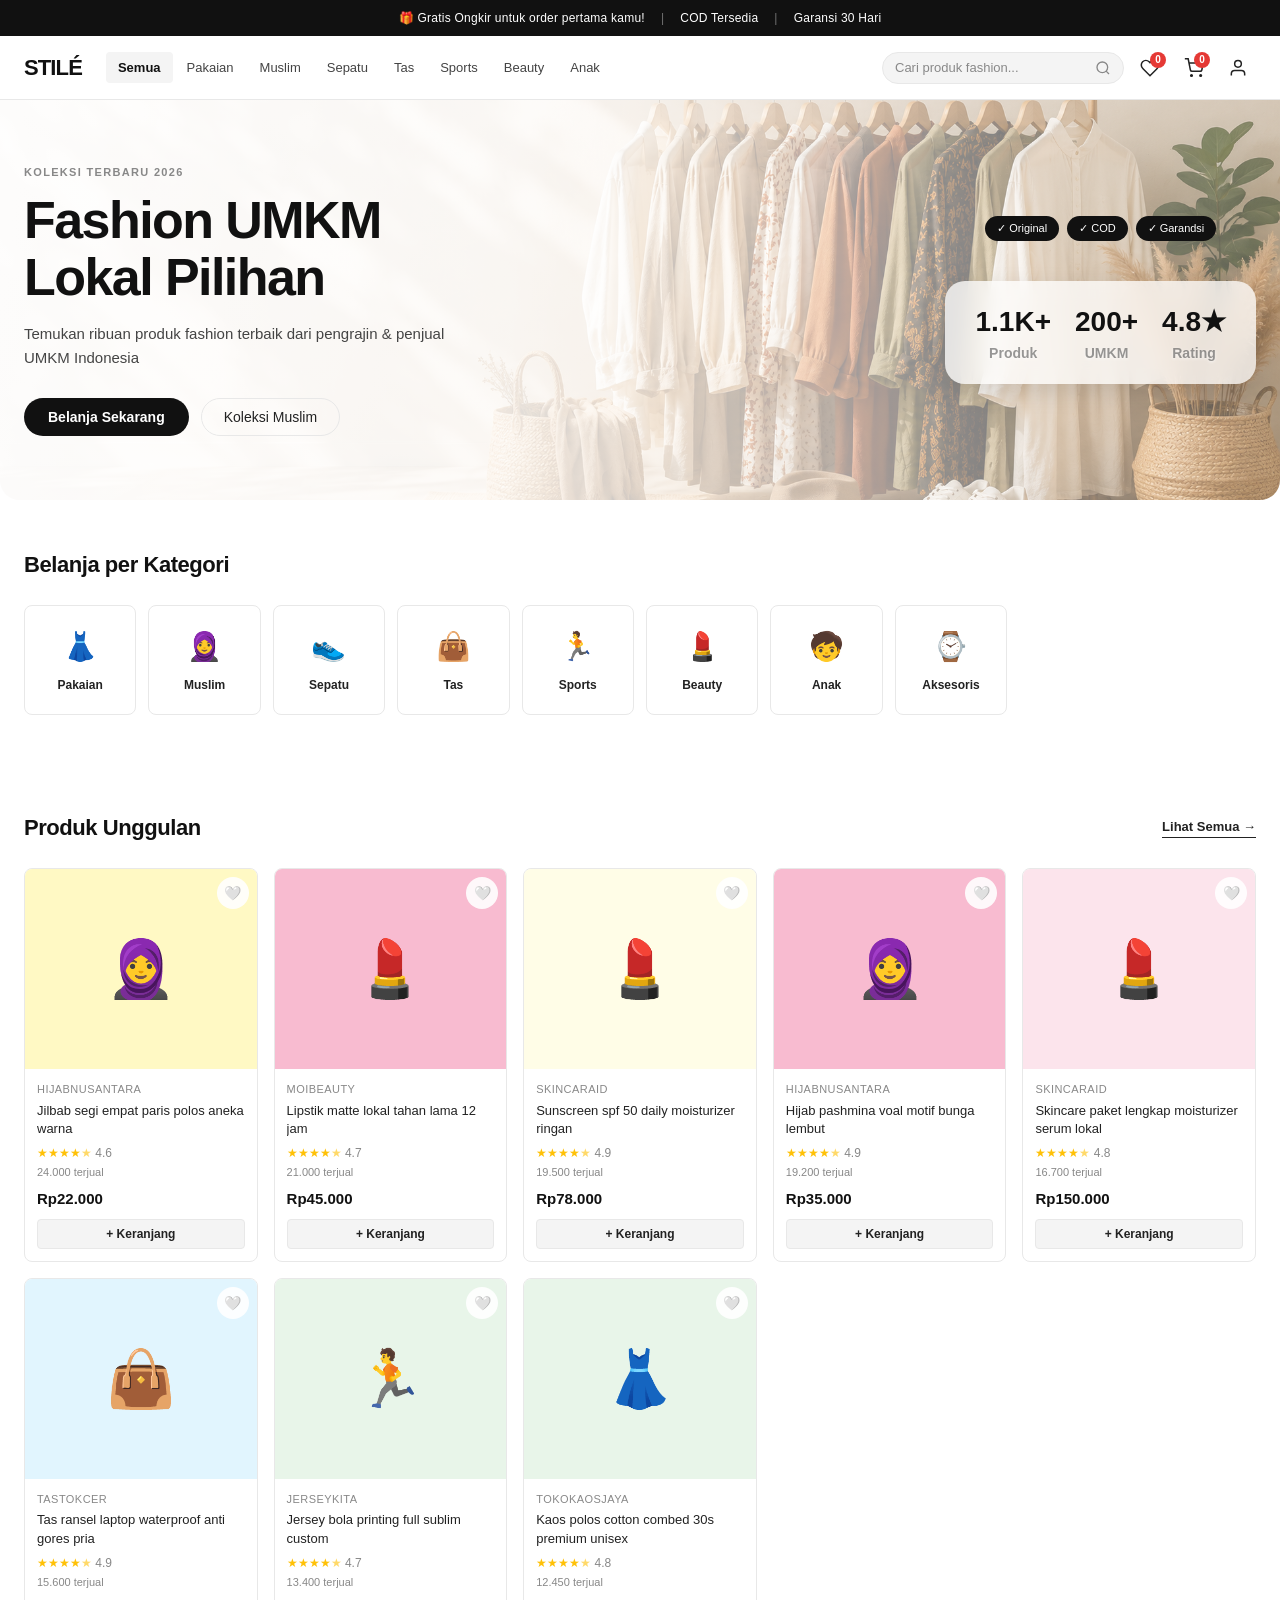
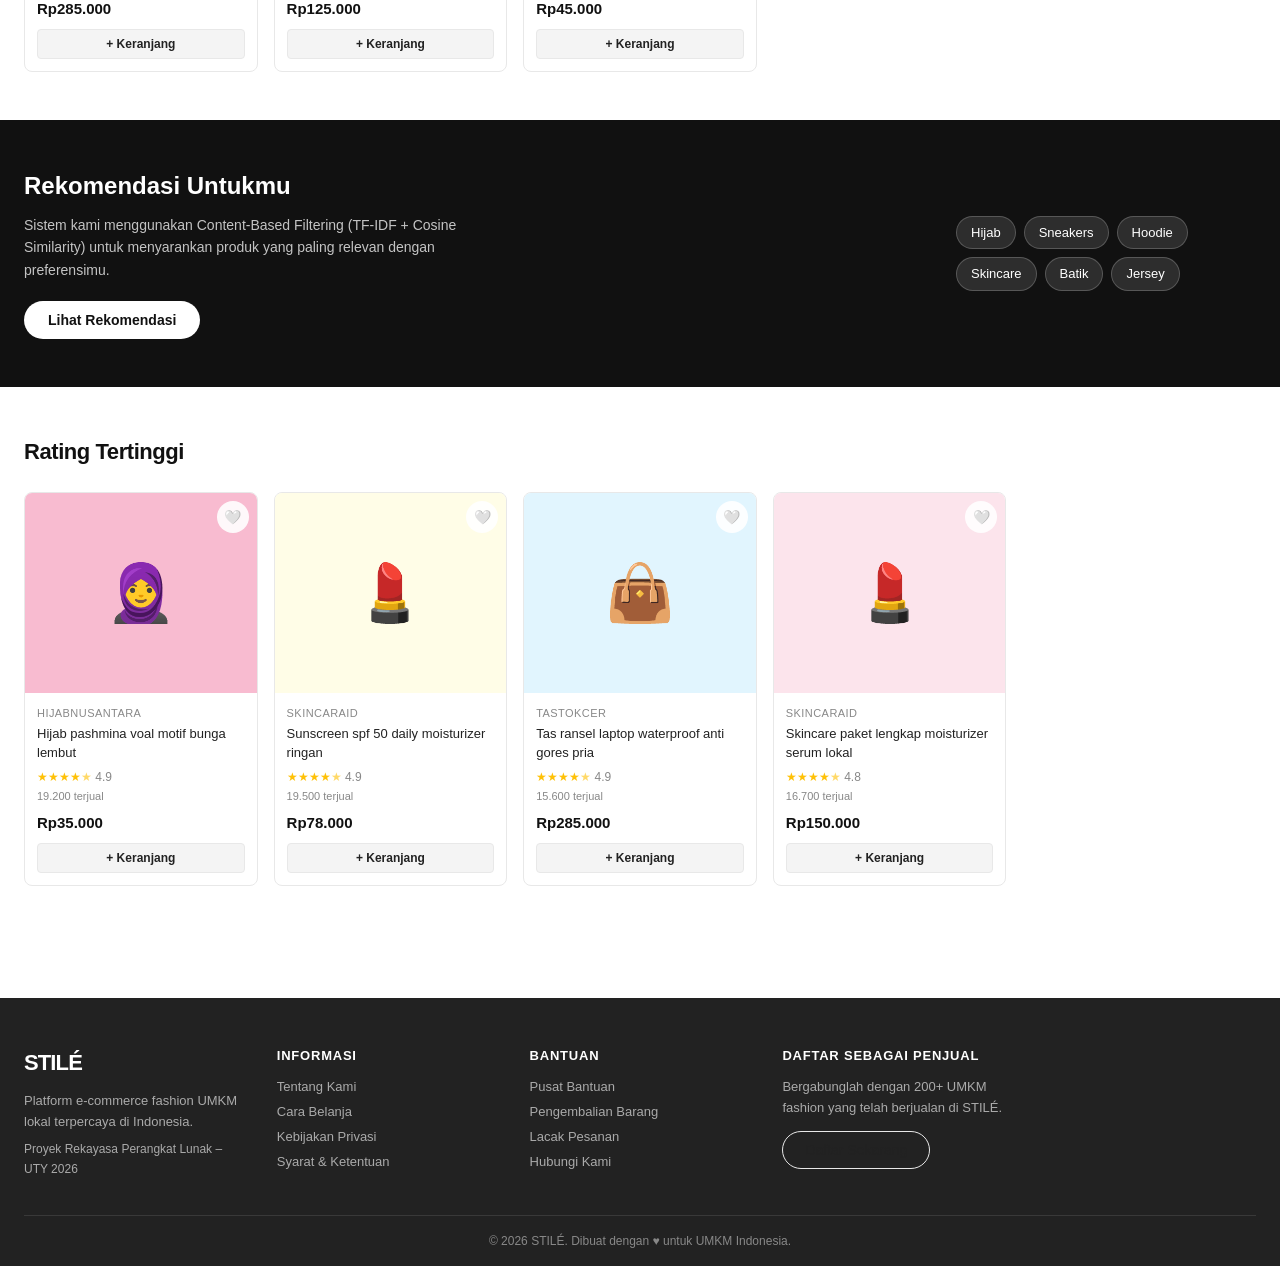
==== commit 36818af0: "fadly" ====
--- a/STILE/index.html
+++ b/STILE/index.html
@@ -1,461 +1,474 @@
 <!DOCTYPE html>
 <html lang="id">
+
 <head>
-<meta charset="UTF-8">
-<meta name="viewport" content="width=device-width, initial-scale=1.0">
-<title>STILÉ – Belanja Fashion UMKM Lokal</title>
-<link rel="stylesheet" href="style.css">
+    <meta charset="UTF-8">
+    <meta name="viewport" content="width=device-width, initial-scale=1.0">
+    <title>STILÉ – Belanja Fashion UMKM Lokal</title>
+    <link rel="stylesheet" href="style.css">
 </head>
+
 <body>
 
-<!-- TOAST -->
-<div id="toast" class="toast"></div>
-
-<!-- TOP PROMO STRIP -->
-<div class="promo-strip">
-  <span>🎁 Gratis Ongkir untuk order pertama kamu!</span>
-  <span class="promo-sep">|</span>
-  <span>COD Tersedia</span>
-  <span class="promo-sep">|</span>
-  <span>Garansi 30 Hari</span>
-</div>
-
-<!-- NAVBAR -->
-<header class="navbar">
-  <div class="nav-inner">
-    <a href="#" class="brand" onclick="showPage('home')">STILÉ</a>
-
-    <nav class="nav-cats">
-      <a href="#" class="nav-cat active" data-cat="all" onclick="filterByNav('all',this)">Semua</a>
-      <a href="#" class="nav-cat" data-cat="Pakaian" onclick="filterByNav('Pakaian',this)">Pakaian</a>
-      <a href="#" class="nav-cat" data-cat="Baju Muslim" onclick="filterByNav('Baju Muslim',this)">Muslim</a>
-      <a href="#" class="nav-cat" data-cat="Sepatu" onclick="filterByNav('Sepatu',this)">Sepatu</a>
-      <a href="#" class="nav-cat" data-cat="Tas" onclick="filterByNav('Tas',this)">Tas</a>
-      <a href="#" class="nav-cat" data-cat="Sports" onclick="filterByNav('Sports',this)">Sports</a>
-      <a href="#" class="nav-cat" data-cat="Beauty" onclick="filterByNav('Beauty',this)">Beauty</a>
-      <a href="#" class="nav-cat" data-cat="Kids" onclick="filterByNav('Kids',this)">Anak</a>
-    </nav>
-
-    <div class="nav-actions">
-      <div class="search-wrap">
-        <input type="text" id="searchInput" placeholder="Cari produk fashion..." onkeyup="liveSearch()" />
-        <button class="search-btn" onclick="doSearch()">
+    <!-- TOAST -->
+    <div id="toast" class="toast"></div>
+
+    <!-- TOP PROMO STRIP -->
+    <div class="promo-strip">
+        <span>🎁 Gratis Ongkir untuk order pertama kamu!</span>
+        <span class="promo-sep">|</span>
+        <span>COD Tersedia</span>
+        <span class="promo-sep">|</span>
+        <span>Garansi 30 Hari</span>
+    </div>
+
+    <!-- NAVBAR -->
+    <header class="navbar">
+        <div class="nav-inner">
+            <a href="#" class="brand" onclick="showPage('home')">STILÉ</a>
+
+            <nav class="nav-cats">
+                <a href="#" class="nav-cat active" data-cat="all" onclick="filterByNav('all',this)">Semua</a>
+                <a href="#" class="nav-cat" data-cat="Pakaian" onclick="filterByNav('Pakaian',this)">Pakaian</a>
+                <a href="#" class="nav-cat" data-cat="Baju Muslim" onclick="filterByNav('Baju Muslim',this)">Muslim</a>
+                <a href="#" class="nav-cat" data-cat="Sepatu" onclick="filterByNav('Sepatu',this)">Sepatu</a>
+                <a href="#" class="nav-cat" data-cat="Tas" onclick="filterByNav('Tas',this)">Tas</a>
+                <a href="#" class="nav-cat" data-cat="Sports" onclick="filterByNav('Sports',this)">Sports</a>
+                <a href="#" class="nav-cat" data-cat="Beauty" onclick="filterByNav('Beauty',this)">Beauty</a>
+                <a href="#" class="nav-cat" data-cat="Kids" onclick="filterByNav('Kids',this)">Anak</a>
+            </nav>
+
+            <div class="nav-actions">
+                <div class="search-wrap">
+                    <input type="text" id="searchInput" placeholder="Cari produk fashion..." onkeyup="liveSearch()" />
+                    <button class="search-btn" onclick="doSearch()">
           <svg width="16" height="16" viewBox="0 0 24 24" fill="none" stroke="currentColor" stroke-width="2"><circle cx="11" cy="11" r="8"/><line x1="21" y1="21" x2="16.65" y2="16.65"/></svg>
         </button>
-      </div>
-      <button class="icon-btn" onclick="toggleWishlist()" title="Wishlist">
+                </div>
+                <button class="icon-btn" onclick="toggleWishlist()" title="Wishlist">
         <svg width="20" height="20" viewBox="0 0 24 24" fill="none" stroke="currentColor" stroke-width="1.8"><path d="M20.84 4.61a5.5 5.5 0 0 0-7.78 0L12 5.67l-1.06-1.06a5.5 5.5 0 0 0-7.78 7.78l1.06 1.06L12 21.23l7.78-7.78 1.06-1.06a5.5 5.5 0 0 0 0-7.78z"/></svg>
         <span class="badge" id="wishBadge">0</span>
       </button>
-      <button class="icon-btn" onclick="showCart()" title="Keranjang">
+                <button class="icon-btn" onclick="showCart()" title="Keranjang">
         <svg width="20" height="20" viewBox="0 0 24 24" fill="none" stroke="currentColor" stroke-width="1.8"><circle cx="9" cy="21" r="1"/><circle cx="20" cy="21" r="1"/><path d="M1 1h4l2.68 13.39a2 2 0 0 0 2 1.61h9.72a2 2 0 0 0 2-1.61L23 6H6"/></svg>
         <span class="badge" id="cartBadge">0</span>
       </button>
-      <button class="icon-btn" id="userBtn" onclick="toggleUserMenu()" title="Akun">
+                <button class="icon-btn" id="userBtn" onclick="toggleUserMenu()" title="Akun">
         <svg width="20" height="20" viewBox="0 0 24 24" fill="none" stroke="currentColor" stroke-width="1.8"><path d="M20 21v-2a4 4 0 0 0-4-4H8a4 4 0 0 0-4 4v2"/><circle cx="12" cy="7" r="4"/></svg>
       </button>
-      <div class="user-dropdown" id="userDropdown">
-        <div id="userMenuGuest">
-          <a href="#" onclick="showPage('login')">Masuk</a>
-          <a href="#" onclick="showPage('register')">Daftar</a>
-        </div>
-        <div id="userMenuLoggedIn" style="display:none">
-          <span id="userGreeting" style="font-size:13px;color:#999;padding:8px 16px;display:block;border-bottom:1px solid #f0f0f0"></span>
-          <a href="#" onclick="showPage('profile')">Profil Saya</a>
-          <a href="#" onclick="showPage('orders')">Riwayat Pesanan</a>
-          <a href="#" onclick="doLogout()" style="color:#e53935">Keluar</a>
-        </div>
-      </div>
-    </div>
-  </div>
-</header>
-
-<!-- ======= PAGES ======= -->
-
-<!-- HOME PAGE -->
-<div id="page-home" class="page active">
-  <!-- Hero Banner -->
-  <section class="hero">
-    <div class="hero-content">
-      <p class="hero-eyebrow">KOLEKSI TERBARU 2026</p>
-      <h1 class="hero-title">Fashion UMKM<br>Lokal Pilihan</h1>
-      <p class="hero-sub">Temukan ribuan produk fashion terbaik dari pengrajin & penjual UMKM Indonesia</p>
-      <div class="hero-btns">
-        <button class="btn-primary" onclick="filterByNav('all',null)">Belanja Sekarang</button>
-        <button class="btn-outline" onclick="filterByNav('Baju Muslim',null)">Koleksi Muslim</button>
-      </div>
-    </div>
-    <div class="hero-visual">
-      <div class="hero-badges">
-        <div class="hbadge">✓ Original</div>
-        <div class="hbadge">✓ COD</div>
-        <div class="hbadge">✓ Garansi</div>
-      </div>
-      <div class="hero-stat-row">
-        <div class="hstat"><span class="hstat-num">1.1K+</span><span class="hstat-lbl">Produk</span></div>
-        <div class="hstat"><span class="hstat-num">200+</span><span class="hstat-lbl">UMKM</span></div>
-        <div class="hstat"><span class="hstat-num">4.8★</span><span class="hstat-lbl">Rating</span></div>
-      </div>
-    </div>
-  </section>
-
-  <!-- Category Grid -->
-  <section class="section">
-    <h2 class="section-title">Belanja per Kategori</h2>
-    <div class="cat-grid">
-      <a class="cat-tile" onclick="filterByNav('Pakaian',null)">
-        <div class="cat-icon">👗</div><span>Pakaian</span>
-      </a>
-      <a class="cat-tile" onclick="filterByNav('Baju Muslim',null)">
-        <div class="cat-icon">🧕</div><span>Muslim</span>
-      </a>
-      <a class="cat-tile" onclick="filterByNav('Sepatu',null)">
-        <div class="cat-icon">👟</div><span>Sepatu</span>
-      </a>
-      <a class="cat-tile" onclick="filterByNav('Tas',null)">
-        <div class="cat-icon">👜</div><span>Tas</span>
-      </a>
-      <a class="cat-tile" onclick="filterByNav('Sports',null)">
-        <div class="cat-icon">🏃</div><span>Sports</span>
-      </a>
-      <a class="cat-tile" onclick="filterByNav('Beauty',null)">
-        <div class="cat-icon">💄</div><span>Beauty</span>
-      </a>
-      <a class="cat-tile" onclick="filterByNav('Kids',null)">
-        <div class="cat-icon">🧒</div><span>Anak</span>
-      </a>
-      <a class="cat-tile" onclick="filterByNav('Jam dan Aksesoris',null)">
-        <div class="cat-icon">⌚</div><span>Aksesoris</span>
-      </a>
-    </div>
-  </section>
-
-  <!-- Featured Products -->
-  <section class="section">
-    <div class="section-header">
-      <h2 class="section-title">Produk Unggulan</h2>
-      <a href="#" class="see-all" onclick="showPage('catalog')">Lihat Semua →</a>
-    </div>
-    <div class="products-grid" id="featuredGrid"></div>
-  </section>
-
-  <!-- Recommendation Banner -->
-  <section class="rec-banner">
-    <div class="rec-banner-inner">
-      <div>
-        <h3>Rekomendasi Untukmu</h3>
-        <p>Sistem kami menggunakan Content-Based Filtering (TF-IDF + Cosine Similarity) untuk menyarankan produk yang paling relevan dengan preferensimu.</p>
-        <button class="btn-primary" onclick="showPage('catalog')">Lihat Rekomendasi</button>
-      </div>
-      <div class="rec-banner-tags">
-        <span>Hijab</span><span>Sneakers</span><span>Hoodie</span><span>Skincare</span><span>Batik</span><span>Jersey</span>
-      </div>
-    </div>
-  </section>
-
-  <!-- Top Rated -->
-  <section class="section">
-    <div class="section-header">
-      <h2 class="section-title">Rating Tertinggi</h2>
-    </div>
-    <div class="products-grid" id="topRatedGrid"></div>
-  </section>
-</div>
-
-<!-- CATALOG PAGE -->
-<div id="page-catalog" class="page">
-  <div class="catalog-layout">
-    <!-- Sidebar Filters -->
-    <aside class="sidebar">
-      <h3 class="sidebar-title">Filter</h3>
-
-      <div class="filter-group">
-        <div class="filter-label" onclick="toggleFilter('catFilter')">Kategori <span>▾</span></div>
-        <div class="filter-body open" id="catFilter">
-          <label><input type="radio" name="catF" value="all" checked onchange="applyFilters()"> Semua</label>
-          <label><input type="radio" name="catF" value="Pakaian" onchange="applyFilters()"> Pakaian</label>
-          <label><input type="radio" name="catF" value="Baju Muslim" onchange="applyFilters()"> Baju Muslim</label>
-          <label><input type="radio" name="catF" value="Sepatu" onchange="applyFilters()"> Sepatu</label>
-          <label><input type="radio" name="catF" value="Tas" onchange="applyFilters()"> Tas</label>
-          <label><input type="radio" name="catF" value="Sports" onchange="applyFilters()"> Sports</label>
-          <label><input type="radio" name="catF" value="Beauty" onchange="applyFilters()"> Beauty</label>
-          <label><input type="radio" name="catF" value="Kids" onchange="applyFilters()"> Kids</label>
-          <label><input type="radio" name="catF" value="Batik" onchange="applyFilters()"> Batik</label>
-          <label><input type="radio" name="catF" value="Jam dan Aksesoris" onchange="applyFilters()"> Aksesoris</label>
-        </div>
-      </div>
-
-      <div class="filter-group">
-        <div class="filter-label" onclick="toggleFilter('priceFilter')">Rentang Harga <span>▾</span></div>
-        <div class="filter-body open" id="priceFilter">
-          <label><input type="radio" name="priceF" value="all" checked onchange="applyFilters()"> Semua Harga</label>
-          <label><input type="radio" name="priceF" value="0-50000" onchange="applyFilters()"> di bawah Rp50.000</label>
-          <label><input type="radio" name="priceF" value="50000-150000" onchange="applyFilters()"> Rp50.000 – 150.000</label>
-          <label><input type="radio" name="priceF" value="150000-300000" onchange="applyFilters()"> Rp150.000 – 300.000</label>
-          <label><input type="radio" name="priceF" value="300000-999999999" onchange="applyFilters()"> di atas Rp300.000</label>
-        </div>
-      </div>
-
-      <div class="filter-group">
-        <div class="filter-label" onclick="toggleFilter('ratingFilter')">Rating <span>▾</span></div>
-        <div class="filter-body open" id="ratingFilter">
-          <label><input type="radio" name="ratingF" value="all" checked onchange="applyFilters()"> Semua</label>
-          <label><input type="radio" name="ratingF" value="4.5" onchange="applyFilters()"> ★ 4.5 ke atas</label>
-          <label><input type="radio" name="ratingF" value="4" onchange="applyFilters()"> ★ 4.0 ke atas</label>
-          <label><input type="radio" name="ratingF" value="3" onchange="applyFilters()"> ★ 3.0 ke atas</label>
-        </div>
-      </div>
-
-      <button class="btn-reset" onclick="resetFilters()">Reset Filter</button>
-    </aside>
-
-    <!-- Catalog Main -->
-    <main class="catalog-main">
-      <div class="catalog-header">
-        <p id="catalogCount" class="result-count">Menampilkan semua produk</p>
-        <div class="sort-wrap">
-          <label>Urutkan:</label>
-          <select id="sortSelect" onchange="applyFilters()">
+                <div class="user-dropdown" id="userDropdown">
+                    <div id="userMenuGuest">
+                        <a href="#" onclick="showPage('login')">Masuk</a>
+                        <a href="#" onclick="showPage('register')">Daftar</a>
+                    </div>
+                    <div id="userMenuLoggedIn" style="display:none">
+                        <span id="userGreeting" style="font-size:13px;color:#999;padding:8px 16px;display:block;border-bottom:1px solid #f0f0f0"></span>
+                        <a href="#" onclick="showPage('profile')">Profil Saya</a>
+                        <a href="#" onclick="showPage('orders')">Riwayat Pesanan</a>
+                        <a href="#" onclick="doLogout()" style="color:#e53935">Keluar</a>
+                    </div>
+                </div>
+            </div>
+        </div>
+    </header>
+
+    <!-- ======= PAGES ======= -->
+
+    <!-- HOME PAGE -->
+    <div id="page-home" class="page active">
+        <!-- Hero Banner -->
+        <section class="hero">
+            <div class="hero-content">
+                <p class="hero-eyebrow">KOLEKSI TERBARU 2026</p>
+                <h1 class="hero-title">Fashion UMKM<br>Lokal Pilihan</h1>
+                <p class="hero-sub">Temukan ribuan produk fashion terbaik dari pengrajin & penjual UMKM Indonesia</p>
+                <div class="hero-btns">
+                    <button class="btn-primary" onclick="filterByNav('all',null)">Belanja Sekarang</button>
+                    <button class="btn-outline" onclick="filterByNav('Baju Muslim',null)">Koleksi Muslim</button>
+                </div>
+            </div>
+            <div class="hero-visual">
+
+                <div class="hero-badges">
+                    <div class="hbadge">✓ Original</div>
+                    <div class="hbadge">✓ COD</div>
+                    <div class="hbadge">✓ Garandsi</div>
+                </div>
+
+                <div class="hero-stat-row">
+                    <div class="hstat">
+                        <span class="hstat-num">1.1K+</span>
+                        <span class="hstat-lbl">Produk</span>
+                    </div>
+                    <div class="hstat">
+                        <span class="hstat-num">200+</span>
+                        <span class="hstat-lbl">UMKM</span>
+                    </div>
+                    <div class="hstat">
+                        <span class="hstat-num">4.8★</span>
+                        <span class="hstat-lbl">Rating</span>
+                    </div>
+                </div>
+            </div>
+        </section>
+
+        <!-- Category Grid -->
+        <section class="section">
+            <h2 class="section-title">Belanja per Kategori</h2>
+            <div class="cat-grid">
+                <a class="cat-tile" onclick="filterByNav('Pakaian',null)">
+                    <div class="cat-icon">👗</div><span>Pakaian</span>
+                </a>
+                <a class="cat-tile" onclick="filterByNav('Baju Muslim',null)">
+                    <div class="cat-icon">🧕</div><span>Muslim</span>
+                </a>
+                <a class="cat-tile" onclick="filterByNav('Sepatu',null)">
+                    <div class="cat-icon">👟</div><span>Sepatu</span>
+                </a>
+                <a class="cat-tile" onclick="filterByNav('Tas',null)">
+                    <div class="cat-icon">👜</div><span>Tas</span>
+                </a>
+                <a class="cat-tile" onclick="filterByNav('Sports',null)">
+                    <div class="cat-icon">🏃</div><span>Sports</span>
+                </a>
+                <a class="cat-tile" onclick="filterByNav('Beauty',null)">
+                    <div class="cat-icon">💄</div><span>Beauty</span>
+                </a>
+                <a class="cat-tile" onclick="filterByNav('Kids',null)">
+                    <div class="cat-icon">🧒</div><span>Anak</span>
+                </a>
+                <a class="cat-tile" onclick="filterByNav('Jam dan Aksesoris',null)">
+                    <div class="cat-icon">⌚</div><span>Aksesoris</span>
+                </a>
+            </div>
+        </section>
+
+        <!-- Featured Products -->
+        <section class="section">
+            <div class="section-header">
+                <h2 class="section-title">Produk Unggulan</h2>
+                <a href="#" class="see-all" onclick="showPage('catalog')">Lihat Semua →</a>
+            </div>
+            <div class="products-grid" id="featuredGrid"></div>
+        </section>
+
+        <!-- Recommendation Banner -->
+        <section class="rec-banner">
+            <div class="rec-banner-inner">
+                <div>
+                    <h3>Rekomendasi Untukmu</h3>
+                    <p>Sistem kami menggunakan Content-Based Filtering (TF-IDF + Cosine Similarity) untuk menyarankan produk yang paling relevan dengan preferensimu.</p>
+                    <button class="btn-primary" onclick="showPage('catalog')">Lihat Rekomendasi</button>
+                </div>
+                <div class="rec-banner-tags">
+                    <span>Hijab</span><span>Sneakers</span><span>Hoodie</span><span>Skincare</span><span>Batik</span><span>Jersey</span>
+                </div>
+            </div>
+        </section>
+
+        <!-- Top Rated -->
+        <section class="section">
+            <div class="section-header">
+                <h2 class="section-title">Rating Tertinggi</h2>
+            </div>
+            <div class="products-grid" id="topRatedGrid"></div>
+        </section>
+    </div>
+
+    <!-- CATALOG PAGE -->
+    <div id="page-catalog" class="page">
+        <div class="catalog-layout">
+            <!-- Sidebar Filters -->
+            <aside class="sidebar">
+                <h3 class="sidebar-title">Filter</h3>
+
+                <div class="filter-group">
+                    <div class="filter-label" onclick="toggleFilter('catFilter')">Kategori <span>▾</span></div>
+                    <div class="filter-body open" id="catFilter">
+                        <label><input type="radio" name="catF" value="all" checked onchange="applyFilters()"> Semua</label>
+                        <label><input type="radio" name="catF" value="Pakaian" onchange="applyFilters()"> Pakaian</label>
+                        <label><input type="radio" name="catF" value="Baju Muslim" onchange="applyFilters()"> Baju Muslim</label>
+                        <label><input type="radio" name="catF" value="Sepatu" onchange="applyFilters()"> Sepatu</label>
+                        <label><input type="radio" name="catF" value="Tas" onchange="applyFilters()"> Tas</label>
+                        <label><input type="radio" name="catF" value="Sports" onchange="applyFilters()"> Sports</label>
+                        <label><input type="radio" name="catF" value="Beauty" onchange="applyFilters()"> Beauty</label>
+                        <label><input type="radio" name="catF" value="Kids" onchange="applyFilters()"> Kids</label>
+                        <label><input type="radio" name="catF" value="Batik" onchange="applyFilters()"> Batik</label>
+                        <label><input type="radio" name="catF" value="Jam dan Aksesoris" onchange="applyFilters()"> Aksesoris</label>
+                    </div>
+                </div>
+
+                <div class="filter-group">
+                    <div class="filter-label" onclick="toggleFilter('priceFilter')">Rentang Harga <span>▾</span></div>
+                    <div class="filter-body open" id="priceFilter">
+                        <label><input type="radio" name="priceF" value="all" checked onchange="applyFilters()"> Semua Harga</label>
+                        <label><input type="radio" name="priceF" value="0-50000" onchange="applyFilters()"> di bawah Rp50.000</label>
+                        <label><input type="radio" name="priceF" value="50000-150000" onchange="applyFilters()"> Rp50.000 – 150.000</label>
+                        <label><input type="radio" name="priceF" value="150000-300000" onchange="applyFilters()"> Rp150.000 – 300.000</label>
+                        <label><input type="radio" name="priceF" value="300000-999999999" onchange="applyFilters()"> di atas Rp300.000</label>
+                    </div>
+                </div>
+
+                <div class="filter-group">
+                    <div class="filter-label" onclick="toggleFilter('ratingFilter')">Rating <span>▾</span></div>
+                    <div class="filter-body open" id="ratingFilter">
+                        <label><input type="radio" name="ratingF" value="all" checked onchange="applyFilters()"> Semua</label>
+                        <label><input type="radio" name="ratingF" value="4.5" onchange="applyFilters()"> ★ 4.5 ke atas</label>
+                        <label><input type="radio" name="ratingF" value="4" onchange="applyFilters()"> ★ 4.0 ke atas</label>
+                        <label><input type="radio" name="ratingF" value="3" onchange="applyFilters()"> ★ 3.0 ke atas</label>
+                    </div>
+                </div>
+
+                <button class="btn-reset" onclick="resetFilters()">Reset Filter</button>
+            </aside>
+
+            <!-- Catalog Main -->
+            <main class="catalog-main">
+                <div class="catalog-header">
+                    <p id="catalogCount" class="result-count">Menampilkan semua produk</p>
+                    <div class="sort-wrap">
+                        <label>Urutkan:</label>
+                        <select id="sortSelect" onchange="applyFilters()">
             <option value="default">Relevansi</option>
             <option value="price-asc">Harga: Terendah</option>
             <option value="price-desc">Harga: Tertinggi</option>
             <option value="rating">Rating Tertinggi</option>
             <option value="sold">Terlaris</option>
           </select>
-        </div>
-      </div>
-      <div class="products-grid" id="catalogGrid"></div>
-      <div id="catalogEmpty" class="empty-state" style="display:none">
-        <div style="font-size:48px">🔍</div>
-        <p>Produk tidak ditemukan</p>
-        <button class="btn-outline" onclick="resetFilters()">Reset Filter</button>
-      </div>
-    </main>
-  </div>
-</div>
-
-<!-- PRODUCT DETAIL PAGE -->
-<div id="page-product" class="page">
-  <div class="product-detail-wrap">
-    <button class="back-btn" onclick="goBack()">← Kembali</button>
-    <div class="product-detail" id="productDetailContent"></div>
-  </div>
-</div>
-
-<!-- CART PAGE -->
-<div id="page-cart" class="page">
-  <div class="page-wrap">
-    <h2 class="page-title">Keranjang Belanja</h2>
-    <div class="cart-layout">
-      <div class="cart-items" id="cartItems"></div>
-      <div class="cart-summary" id="cartSummary"></div>
-    </div>
-    <div id="cartEmpty" class="empty-state" style="display:none">
-      <div style="font-size:48px">🛒</div>
-      <p>Keranjangmu masih kosong</p>
-      <button class="btn-primary" onclick="showPage('catalog')">Mulai Belanja</button>
-    </div>
-  </div>
-</div>
-
-<!-- WISHLIST PAGE -->
-<div id="page-wishlist" class="page">
-  <div class="page-wrap">
-    <h2 class="page-title">Wishlist</h2>
-    <div class="products-grid" id="wishlistGrid"></div>
-    <div id="wishlistEmpty" class="empty-state" style="display:none">
-      <div style="font-size:48px">🤍</div>
-      <p>Belum ada produk di wishlist</p>
-      <button class="btn-primary" onclick="showPage('catalog')">Jelajahi Produk</button>
-    </div>
-  </div>
-</div>
-
-<!-- LOGIN PAGE -->
-<div id="page-login" class="page">
-  <div class="auth-wrap">
-    <div class="auth-card">
-      <h2>Masuk ke STILÉ</h2>
-      <p class="auth-sub">Belum punya akun? <a href="#" onclick="showPage('register')">Daftar sekarang</a></p>
-      <div class="form-group">
-        <label>Email</label>
-        <input type="email" id="loginEmail" placeholder="emailkamu@contoh.com">
-      </div>
-      <div class="form-group">
-        <label>Password</label>
-        <input type="password" id="loginPass" placeholder="Password kamu">
-      </div>
-      <button class="btn-primary full" onclick="doLogin()">Masuk</button>
-      <div class="auth-divider">atau</div>
-      <button class="btn-outline full" onclick="demoLogin('buyer')">Demo sebagai Pembeli</button>
-      <button class="btn-outline full" onclick="demoLogin('merchant')">Demo sebagai Penjual</button>
-      <button class="btn-outline full" onclick="demoLogin('admin')">Demo sebagai Admin</button>
-    </div>
-  </div>
-</div>
-
-<!-- REGISTER PAGE -->
-<div id="page-register" class="page">
-  <div class="auth-wrap">
-    <div class="auth-card">
-      <h2>Buat Akun STILÉ</h2>
-      <p class="auth-sub">Sudah punya akun? <a href="#" onclick="showPage('login')">Masuk</a></p>
-      <div class="role-tabs">
-        <button class="role-tab active" onclick="selectRole('buyer',this)">Pembeli</button>
-        <button class="role-tab" onclick="selectRole('merchant',this)">Penjual UMKM</button>
-      </div>
-      <div class="form-group">
-        <label>Nama Lengkap</label>
-        <input type="text" id="regName" placeholder="Nama kamu">
-      </div>
-      <div class="form-group">
-        <label>Email</label>
-        <input type="email" id="regEmail" placeholder="emailkamu@contoh.com">
-      </div>
-      <div class="form-group">
-        <label>Password</label>
-        <input type="password" id="regPass" placeholder="Minimal 8 karakter">
-      </div>
-      <div class="form-group merchant-only" style="display:none">
-        <label>Nama Toko</label>
-        <input type="text" id="regStore" placeholder="Nama toko UMKM-mu">
-      </div>
-      <button class="btn-primary full" onclick="doRegister()">Daftar Sekarang</button>
-    </div>
-  </div>
-</div>
-
-<!-- PROFILE PAGE -->
-<div id="page-profile" class="page">
-  <div class="page-wrap">
-    <h2 class="page-title">Profil Saya</h2>
-    <div class="profile-card" id="profileContent"></div>
-  </div>
-</div>
-
-<!-- ORDERS PAGE -->
-<div id="page-orders" class="page">
-  <div class="page-wrap">
-    <h2 class="page-title">Riwayat Pesanan</h2>
-    <div id="ordersContent"></div>
-    <div id="ordersEmpty" class="empty-state">
-      <div style="font-size:48px">📦</div>
-      <p>Belum ada pesanan</p>
-      <button class="btn-primary" onclick="showPage('catalog')">Mulai Belanja</button>
-    </div>
-  </div>
-</div>
-
-<!-- CHECKOUT PAGE -->
-<div id="page-checkout" class="page">
-  <div class="page-wrap">
-    <h2 class="page-title">Checkout</h2>
-    <div class="checkout-layout">
-      <div class="checkout-form">
-        <h3>Alamat Pengiriman</h3>
-        <div class="form-group">
-          <label>Nama Penerima</label>
-          <input type="text" id="ckName" placeholder="Nama lengkap">
-        </div>
-        <div class="form-group">
-          <label>No. HP</label>
-          <input type="text" id="ckPhone" placeholder="08xx-xxxx-xxxx">
-        </div>
-        <div class="form-group">
-          <label>Alamat Lengkap</label>
-          <textarea id="ckAddress" rows="3" placeholder="Jl. ... No. ... RT/RW ... Kelurahan ... Kecamatan ..."></textarea>
-        </div>
-        <div class="form-group">
-          <label>Kota</label>
-          <input type="text" id="ckCity" placeholder="Kota / Kabupaten">
-        </div>
-        <h3 style="margin-top:24px">Metode Pembayaran</h3>
-        <div class="payment-opts">
-          <label class="pay-opt"><input type="radio" name="payment" value="transfer" checked> Transfer Bank</label>
-          <label class="pay-opt"><input type="radio" name="payment" value="cod"> COD</label>
-          <label class="pay-opt"><input type="radio" name="payment" value="ewallet"> E-Wallet</label>
-        </div>
-        <button class="btn-primary full" style="margin-top:24px" onclick="confirmOrder()">Konfirmasi Pesanan</button>
-      </div>
-      <div class="checkout-summary" id="checkoutSummary"></div>
-    </div>
-  </div>
-</div>
-
-<!-- MERCHANT DASHBOARD -->
-<div id="page-merchant" class="page">
-  <div class="page-wrap">
-    <h2 class="page-title">Dashboard Penjual</h2>
-    <div class="dash-stats" id="merchantStats"></div>
-    <div style="margin-top:32px">
-      <div class="section-header">
-        <h3>Produk Saya</h3>
-        <button class="btn-primary" onclick="showAddProduct()">+ Tambah Produk</button>
-      </div>
-      <div id="merchantProducts"></div>
-    </div>
-  </div>
-</div>
-
-<!-- ADMIN DASHBOARD -->
-<div id="page-admin" class="page">
-  <div class="page-wrap">
-    <h2 class="page-title">Dashboard Admin</h2>
-    <div class="dash-stats" id="adminStats"></div>
-    <div style="margin-top:32px">
-      <h3>Kelola Pengguna</h3>
-      <div class="admin-table" id="adminUsers"></div>
-    </div>
-  </div>
-</div>
-
-<!-- ORDER SUCCESS PAGE -->
-<div id="page-success" class="page">
-  <div class="success-wrap">
-    <div class="success-card">
-      <div class="success-icon">✓</div>
-      <h2>Pesanan Berhasil!</h2>
-      <p>Terima kasih telah berbelanja di STILÉ. Pesananmu sedang diproses oleh penjual.</p>
-      <p id="successOrderId" style="font-size:13px;color:#999;margin:8px 0"></p>
-      <div class="success-btns">
-        <button class="btn-primary" onclick="showPage('orders')">Lihat Pesanan</button>
-        <button class="btn-outline" onclick="showPage('home')">Lanjut Belanja</button>
-      </div>
-    </div>
-  </div>
-</div>
-
-<!-- RATING MODAL -->
-<div id="ratingModal" class="modal-overlay" style="display:none">
-  <div class="modal-card">
-    <h3>Beri Rating Produk</h3>
-    <p id="ratingProductName" style="font-weight:500;margin:8px 0"></p>
-    <div class="star-row" id="starRow">
-      <span class="star" data-v="1" onclick="setRating(1)">★</span>
-      <span class="star" data-v="2" onclick="setRating(2)">★</span>
-      <span class="star" data-v="3" onclick="setRating(3)">★</span>
-      <span class="star" data-v="4" onclick="setRating(4)">★</span>
-      <span class="star" data-v="5" onclick="setRating(5)">★</span>
-    </div>
-    <textarea id="ratingReview" placeholder="Tulis ulasan kamu..." rows="3" style="width:100%;margin-top:12px"></textarea>
-    <div class="modal-btns">
-      <button class="btn-outline" onclick="closeModal()">Batal</button>
-      <button class="btn-primary" onclick="submitRating()">Kirim</button>
-    </div>
-  </div>
-</div>
-
-<!-- ADD PRODUCT MODAL -->
-<div id="addProductModal" class="modal-overlay" style="display:none">
-  <div class="modal-card">
-    <h3>Tambah Produk Baru</h3>
-    <div class="form-group">
-      <label>Nama Produk</label>
-      <input type="text" id="newProdName" placeholder="Nama produk...">
-    </div>
-    <div class="form-group">
-      <label>Sub Kategori</label>
-      <select id="newProdCat">
+                    </div>
+                </div>
+                <div class="products-grid" id="catalogGrid"></div>
+                <div id="catalogEmpty" class="empty-state" style="display:none">
+                    <div style="font-size:48px">🔍</div>
+                    <p>Produk tidak ditemukan</p>
+                    <button class="btn-outline" onclick="resetFilters()">Reset Filter</button>
+                </div>
+            </main>
+        </div>
+    </div>
+
+    <!-- PRODUCT DETAIL PAGE -->
+    <div id="page-product" class="page">
+        <div class="product-detail-wrap">
+            <button class="back-btn" onclick="goBack()">← Kembali</button>
+            <div class="product-detail" id="productDetailContent"></div>
+        </div>
+    </div>
+
+    <!-- CART PAGE -->
+    <div id="page-cart" class="page">
+        <div class="page-wrap">
+            <h2 class="page-title">Keranjang Belanja</h2>
+            <div class="cart-layout">
+                <div class="cart-items" id="cartItems"></div>
+                <div class="cart-summary" id="cartSummary"></div>
+            </div>
+            <div id="cartEmpty" class="empty-state" style="display:none">
+                <div style="font-size:48px">🛒</div>
+                <p>Keranjangmu masih kosong</p>
+                <button class="btn-primary" onclick="showPage('catalog')">Mulai Belanja</button>
+            </div>
+        </div>
+    </div>
+
+    <!-- WISHLIST PAGE -->
+    <div id="page-wishlist" class="page">
+        <div class="page-wrap">
+            <h2 class="page-title">Wishlist</h2>
+            <div class="products-grid" id="wishlistGrid"></div>
+            <div id="wishlistEmpty" class="empty-state" style="display:none">
+                <div style="font-size:48px">🤍</div>
+                <p>Belum ada produk di wishlist</p>
+                <button class="btn-primary" onclick="showPage('catalog')">Jelajahi Produk</button>
+            </div>
+        </div>
+    </div>
+
+    <!-- LOGIN PAGE -->
+    <div id="page-login" class="page">
+        <div class="auth-wrap">
+            <div class="auth-card">
+                <h2>Masuk ke STILÉ</h2>
+                <p class="auth-sub">Belum punya akun? <a href="#" onclick="showPage('register')">Daftar sekarang</a></p>
+                <div class="form-group">
+                    <label>Email</label>
+                    <input type="email" id="loginEmail" placeholder="emailkamu@contoh.com">
+                </div>
+                <div class="form-group">
+                    <label>Password</label>
+                    <input type="password" id="loginPass" placeholder="Password kamu">
+                </div>
+                <button class="btn-primary full" onclick="doLogin()">Masuk</button>
+                <div class="auth-divider">atau</div>
+                <button class="btn-outline full" onclick="demoLogin('buyer')">Demo sebagai Pembeli</button>
+                <button class="btn-outline full" onclick="demoLogin('merchant')">Demo sebagai Penjual</button>
+                <button class="btn-outline full" onclick="demoLogin('admin')">Demo sebagai Admin</button>
+            </div>
+        </div>
+    </div>
+
+    <!-- REGISTER PAGE -->
+    <div id="page-register" class="page">
+        <div class="auth-wrap">
+            <div class="auth-card">
+                <h2>Buat Akun STILÉ</h2>
+                <p class="auth-sub">Sudah punya akun? <a href="#" onclick="showPage('login')">Masuk</a></p>
+                <div class="role-tabs">
+                    <button class="role-tab active" onclick="selectRole('buyer',this)">Pembeli</button>
+                    <button class="role-tab" onclick="selectRole('merchant',this)">Penjual UMKM</button>
+                </div>
+                <div class="form-group">
+                    <label>Nama Lengkap</label>
+                    <input type="text" id="regName" placeholder="Nama kamu">
+                </div>
+                <div class="form-group">
+                    <label>Email</label>
+                    <input type="email" id="regEmail" placeholder="emailkamu@contoh.com">
+                </div>
+                <div class="form-group">
+                    <label>Password</label>
+                    <input type="password" id="regPass" placeholder="Minimal 8 karakter">
+                </div>
+                <div class="form-group merchant-only" style="display:none">
+                    <label>Nama Toko</label>
+                    <input type="text" id="regStore" placeholder="Nama toko UMKM-mu">
+                </div>
+                <button class="btn-primary full" onclick="doRegister()">Daftar Sekarang</button>
+            </div>
+        </div>
+    </div>
+
+    <!-- PROFILE PAGE -->
+    <div id="page-profile" class="page">
+        <div class="page-wrap">
+            <h2 class="page-title">Profil Saya</h2>
+            <div class="profile-card" id="profileContent"></div>
+        </div>
+    </div>
+
+    <!-- ORDERS PAGE -->
+    <div id="page-orders" class="page">
+        <div class="page-wrap">
+            <h2 class="page-title">Riwayat Pesanan</h2>
+            <div id="ordersContent"></div>
+            <div id="ordersEmpty" class="empty-state">
+                <div style="font-size:48px">📦</div>
+                <p>Belum ada pesanan</p>
+                <button class="btn-primary" onclick="showPage('catalog')">Mulai Belanja</button>
+            </div>
+        </div>
+    </div>
+
+    <!-- CHECKOUT PAGE -->
+    <div id="page-checkout" class="page">
+        <div class="page-wrap">
+            <h2 class="page-title">Checkout</h2>
+            <div class="checkout-layout">
+                <div class="checkout-form">
+                    <h3>Alamat Pengiriman</h3>
+                    <div class="form-group">
+                        <label>Nama Penerima</label>
+                        <input type="text" id="ckName" placeholder="Nama lengkap">
+                    </div>
+                    <div class="form-group">
+                        <label>No. HP</label>
+                        <input type="text" id="ckPhone" placeholder="08xx-xxxx-xxxx">
+                    </div>
+                    <div class="form-group">
+                        <label>Alamat Lengkap</label>
+                        <textarea id="ckAddress" rows="3" placeholder="Jl. ... No. ... RT/RW ... Kelurahan ... Kecamatan ..."></textarea>
+                    </div>
+                    <div class="form-group">
+                        <label>Kota</label>
+                        <input type="text" id="ckCity" placeholder="Kota / Kabupaten">
+                    </div>
+                    <h3 style="margin-top:24px">Metode Pembayaran</h3>
+                    <div class="payment-opts">
+                        <label class="pay-opt"><input type="radio" name="payment" value="transfer" checked> Transfer Bank</label>
+                        <label class="pay-opt"><input type="radio" name="payment" value="cod"> COD</label>
+                        <label class="pay-opt"><input type="radio" name="payment" value="ewallet"> E-Wallet</label>
+                    </div>
+                    <button class="btn-primary full" style="margin-top:24px" onclick="confirmOrder()">Konfirmasi Pesanan</button>
+                </div>
+                <div class="checkout-summary" id="checkoutSummary"></div>
+            </div>
+        </div>
+    </div>
+
+    <!-- MERCHANT DASHBOARD -->
+    <div id="page-merchant" class="page">
+        <div class="page-wrap">
+            <h2 class="page-title">Dashboard Penjual</h2>
+            <div class="dash-stats" id="merchantStats"></div>
+            <div style="margin-top:32px">
+                <div class="section-header">
+                    <h3>Produk Saya</h3>
+                    <button class="btn-primary" onclick="showAddProduct()">+ Tambah Produk</button>
+                </div>
+                <div id="merchantProducts"></div>
+            </div>
+        </div>
+    </div>
+
+    <!-- ADMIN DASHBOARD -->
+    <div id="page-admin" class="page">
+        <div class="page-wrap">
+            <h2 class="page-title">Dashboard Admin</h2>
+            <div class="dash-stats" id="adminStats"></div>
+            <div style="margin-top:32px">
+                <h3>Kelola Pengguna</h3>
+                <div class="admin-table" id="adminUsers"></div>
+            </div>
+        </div>
+    </div>
+
+    <!-- ORDER SUCCESS PAGE -->
+    <div id="page-success" class="page">
+        <div class="success-wrap">
+            <div class="success-card">
+                <div class="success-icon">✓</div>
+                <h2>Pesanan Berhasil!</h2>
+                <p>Terima kasih telah berbelanja di STILÉ. Pesananmu sedang diproses oleh penjual.</p>
+                <p id="successOrderId" style="font-size:13px;color:#999;margin:8px 0"></p>
+                <div class="success-btns">
+                    <button class="btn-primary" onclick="showPage('orders')">Lihat Pesanan</button>
+                    <button class="btn-outline" onclick="showPage('home')">Lanjut Belanja</button>
+                </div>
+            </div>
+        </div>
+    </div>
+
+    <!-- RATING MODAL -->
+    <div id="ratingModal" class="modal-overlay" style="display:none">
+        <div class="modal-card">
+            <h3>Beri Rating Produk</h3>
+            <p id="ratingProductName" style="font-weight:500;margin:8px 0"></p>
+            <div class="star-row" id="starRow">
+                <span class="star" data-v="1" onclick="setRating(1)">★</span>
+                <span class="star" data-v="2" onclick="setRating(2)">★</span>
+                <span class="star" data-v="3" onclick="setRating(3)">★</span>
+                <span class="star" data-v="4" onclick="setRating(4)">★</span>
+                <span class="star" data-v="5" onclick="setRating(5)">★</span>
+            </div>
+            <textarea id="ratingReview" placeholder="Tulis ulasan kamu..." rows="3" style="width:100%;margin-top:12px"></textarea>
+            <div class="modal-btns">
+                <button class="btn-outline" onclick="closeModal()">Batal</button>
+                <button class="btn-primary" onclick="submitRating()">Kirim</button>
+            </div>
+        </div>
+    </div>
+
+    <!-- ADD PRODUCT MODAL -->
+    <div id="addProductModal" class="modal-overlay" style="display:none">
+        <div class="modal-card">
+            <h3>Tambah Produk Baru</h3>
+            <div class="form-group">
+                <label>Nama Produk</label>
+                <input type="text" id="newProdName" placeholder="Nama produk...">
+            </div>
+            <div class="form-group">
+                <label>Sub Kategori</label>
+                <select id="newProdCat">
         <option value="Pakaian">Pakaian</option>
         <option value="Baju Muslim">Baju Muslim</option>
         <option value="Sepatu">Sepatu</option>
@@ -466,56 +479,57 @@
         <option value="Batik">Batik</option>
         <option value="Jam dan Aksesoris">Aksesoris</option>
       </select>
-    </div>
-    <div class="form-group">
-      <label>Harga (Rp)</label>
-      <input type="number" id="newProdPrice" placeholder="75000">
-    </div>
-    <div class="form-group">
-      <label>Stok</label>
-      <input type="number" id="newProdStock" placeholder="50">
-    </div>
-    <div class="modal-btns">
-      <button class="btn-outline" onclick="closeModal()">Batal</button>
-      <button class="btn-primary" onclick="addProduct()">Tambahkan</button>
-    </div>
-  </div>
-</div>
-
-<!-- FOOTER -->
-<footer class="footer">
-  <div class="footer-inner">
-    <div class="footer-col">
-      <div class="brand" style="margin-bottom:12px">STILÉ</div>
-      <p>Platform e-commerce fashion UMKM lokal terpercaya di Indonesia.</p>
-      <p style="margin-top:8px;font-size:12px;color:#aaa">Proyek Rekayasa Perangkat Lunak – UTY 2026</p>
-    </div>
-    <div class="footer-col">
-      <h4>Informasi</h4>
-      <a href="#">Tentang Kami</a>
-      <a href="#">Cara Belanja</a>
-      <a href="#">Kebijakan Privasi</a>
-      <a href="#">Syarat & Ketentuan</a>
-    </div>
-    <div class="footer-col">
-      <h4>Bantuan</h4>
-      <a href="#">Pusat Bantuan</a>
-      <a href="#">Pengembalian Barang</a>
-      <a href="#">Lacak Pesanan</a>
-      <a href="#">Hubungi Kami</a>
-    </div>
-    <div class="footer-col">
-      <h4>Daftar sebagai Penjual</h4>
-      <p>Bergabunglah dengan 200+ UMKM fashion yang telah berjualan di STILÉ.</p>
-      <button class="btn-outline" style="margin-top:8px" onclick="showPage('register')">Daftar Sekarang</button>
-    </div>
-  </div>
-  <div class="footer-bottom">
-    <p>© 2026 STILÉ. Dibuat dengan ♥ untuk UMKM Indonesia.</p>
-  </div>
-</footer>
-
-<script src="data.js"></script>
-<script src="app.js"></script>
+            </div>
+            <div class="form-group">
+                <label>Harga (Rp)</label>
+                <input type="number" id="newProdPrice" placeholder="75000">
+            </div>
+            <div class="form-group">
+                <label>Stok</label>
+                <input type="number" id="newProdStock" placeholder="50">
+            </div>
+            <div class="modal-btns">
+                <button class="btn-outline" onclick="closeModal()">Batal</button>
+                <button class="btn-primary" onclick="addProduct()">Tambahkan</button>
+            </div>
+        </div>
+    </div>
+
+    <!-- FOOTER -->
+    <footer class="footer">
+        <div class="footer-inner">
+            <div class="footer-col">
+                <div class="brand" style="margin-bottom:12px">STILÉ</div>
+                <p>Platform e-commerce fashion UMKM lokal terpercaya di Indonesia.</p>
+                <p style="margin-top:8px;font-size:12px;color:#aaa">Proyek Rekayasa Perangkat Lunak – UTY 2026</p>
+            </div>
+            <div class="footer-col">
+                <h4>Informasi</h4>
+                <a href="#">Tentang Kami</a>
+                <a href="#">Cara Belanja</a>
+                <a href="#">Kebijakan Privasi</a>
+                <a href="#">Syarat & Ketentuan</a>
+            </div>
+            <div class="footer-col">
+                <h4>Bantuan</h4>
+                <a href="#">Pusat Bantuan</a>
+                <a href="#">Pengembalian Barang</a>
+                <a href="#">Lacak Pesanan</a>
+                <a href="#">Hubungi Kami</a>
+            </div>
+            <div class="footer-col">
+                <h4>Daftar sebagai Penjual</h4>
+                <p>Bergabunglah dengan 200+ UMKM fashion yang telah berjualan di STILÉ.</p>
+                <button class="btn-outline" style="margin-top:8px" onclick="showPage('register')">Daftar Sekarang</button>
+            </div>
+        </div>
+        <div class="footer-bottom">
+            <p>© 2026 STILÉ. Dibuat dengan ♥ untuk UMKM Indonesia.</p>
+        </div>
+    </footer>
+
+    <script src="data.js"></script>
+    <script src="app.js"></script>
 </body>
-</html>
+
+</html>
--- a/STILE/style.css
+++ b/STILE/style.css
@@ -1,625 +1,1813 @@
 /* FashModa – Zalora-inspired Fashion Marketplace CSS */
+
+
 /* Design: clean white, black accents, charcoal nav, warm product tiles */
 
-*, *::before, *::after { box-sizing: border-box; margin: 0; padding: 0; }
+*,
+*::before,
+*::after {
+    box-sizing: border-box;
+    margin: 0;
+    padding: 0;
+}
 
 :root {
-  --black: #111111;
-  --charcoal: #222222;
-  --gray-dark: #444444;
-  --gray-mid: #888888;
-  --gray-light: #f4f4f4;
-  --gray-border: #e8e8e8;
-  --white: #ffffff;
-  --accent: #111111;
-  --red: #e53935;
-  --green: #2e7d32;
-  --gold: #FF8F00;
-  --radius-sm: 4px;
-  --radius-md: 8px;
-  --radius-lg: 12px;
-  --shadow-card: 0 1px 4px rgba(0,0,0,0.08);
-  --shadow-hover: 0 4px 16px rgba(0,0,0,0.12);
-  --nav-height: 64px;
-  --promo-height: 36px;
-}
-
-html { font-size: 16px; scroll-behavior: smooth; }
-body { font-family: -apple-system, BlinkMacSystemFont, 'Segoe UI', Roboto, sans-serif; color: var(--charcoal); background: var(--white); line-height: 1.5; }
-
-a { text-decoration: none; color: inherit; cursor: pointer; }
-button { cursor: pointer; font-family: inherit; }
-input, textarea, select { font-family: inherit; }
+    --black: #111111;
+    --charcoal: #222222;
+    --gray-dark: #444444;
+    --gray-mid: #888888;
+    --gray-light: #f4f4f4;
+    --gray-border: #e8e8e8;
+    --white: #ffffff;
+    --accent: #111111;
+    --red: #e53935;
+    --green: #2e7d32;
+    --gold: #FF8F00;
+    --radius-sm: 4px;
+    --radius-md: 8px;
+    --radius-lg: 12px;
+    --shadow-card: 0 1px 4px rgba(0, 0, 0, 0.08);
+    --shadow-hover: 0 4px 16px rgba(0, 0, 0, 0.12);
+    --nav-height: 64px;
+    --promo-height: 36px;
+}
+
+html {
+    font-size: 16px;
+    scroll-behavior: smooth;
+}
+
+body {
+    font-family: -apple-system, BlinkMacSystemFont, 'Segoe UI', Roboto, sans-serif;
+    color: var(--charcoal);
+    background: var(--white);
+    line-height: 1.5;
+}
+
+a {
+    text-decoration: none;
+    color: inherit;
+    cursor: pointer;
+}
+
+button {
+    cursor: pointer;
+    font-family: inherit;
+}
+
+input,
+textarea,
+select {
+    font-family: inherit;
+}
+
 
 /* ── PROMO STRIP ─────────────────────────────── */
+
 .promo-strip {
-  background: var(--black);
-  color: #fff;
-  text-align: center;
-  padding: 0 16px;
-  height: var(--promo-height);
-  display: flex;
-  align-items: center;
-  justify-content: center;
-  gap: 16px;
-  font-size: 12px;
-  letter-spacing: 0.02em;
-}
-.promo-sep { opacity: 0.4; }
+    background: var(--black);
+    color: #fff;
+    text-align: center;
+    padding: 0 16px;
+    height: var(--promo-height);
+    display: flex;
+    align-items: center;
+    justify-content: center;
+    gap: 16px;
+    font-size: 12px;
+    letter-spacing: 0.02em;
+}
+
+.promo-sep {
+    opacity: 0.4;
+}
+
 
 /* ── NAVBAR ──────────────────────────────────── */
+
 .navbar {
-  position: sticky;
-  top: 0;
-  z-index: 100;
-  background: var(--white);
-  border-bottom: 1px solid var(--gray-border);
-  height: var(--nav-height);
-}
+    position: sticky;
+    top: 0;
+    z-index: 100;
+    background: var(--white);
+    border-bottom: 1px solid var(--gray-border);
+    height: var(--nav-height);
+}
+
 .nav-inner {
-  max-width: 1280px;
-  margin: 0 auto;
-  padding: 0 24px;
-  height: 100%;
-  display: flex;
-  align-items: center;
-  gap: 24px;
-}
+    max-width: 1280px;
+    margin: 0 auto;
+    padding: 0 24px;
+    height: 100%;
+    display: flex;
+    align-items: center;
+    gap: 24px;
+}
+
 .brand {
-  font-size: 22px;
-  font-weight: 800;
-  letter-spacing: -0.04em;
-  color: var(--black);
-  flex-shrink: 0;
-  cursor: pointer;
-}
+    font-size: 22px;
+    font-weight: 800;
+    letter-spacing: -0.04em;
+    color: var(--black);
+    flex-shrink: 0;
+    cursor: pointer;
+}
+
 .nav-cats {
-  display: flex;
-  align-items: center;
-  gap: 2px;
-  flex: 1;
-}
+    display: flex;
+    align-items: center;
+    gap: 2px;
+    flex: 1;
+}
+
 .nav-cat {
-  padding: 6px 12px;
-  font-size: 13px;
-  font-weight: 500;
-  color: var(--gray-dark);
-  border-radius: var(--radius-sm);
-  transition: color .15s, background .15s;
-  white-space: nowrap;
-}
-.nav-cat:hover, .nav-cat.active {
-  color: var(--black);
-  background: var(--gray-light);
-}
-.nav-cat.active { font-weight: 700; }
+    padding: 6px 12px;
+    font-size: 13px;
+    font-weight: 500;
+    color: var(--gray-dark);
+    border-radius: var(--radius-sm);
+    transition: color .15s, background .15s;
+    white-space: nowrap;
+}
+
+.nav-cat:hover,
+.nav-cat.active {
+    color: var(--black);
+    background: var(--gray-light);
+}
+
+.nav-cat.active {
+    font-weight: 700;
+}
+
 .nav-actions {
-  display: flex;
-  align-items: center;
-  gap: 8px;
-  position: relative;
-}
+    display: flex;
+    align-items: center;
+    gap: 8px;
+    position: relative;
+}
+
 .search-wrap {
-  display: flex;
-  align-items: center;
-  border: 1.5px solid var(--gray-border);
-  border-radius: 20px;
-  overflow: hidden;
-  background: var(--gray-light);
-  transition: border-color .15s;
-}
-.search-wrap:focus-within { border-color: var(--black); background: var(--white); }
+    display: flex;
+    align-items: center;
+    border: 1.5px solid var(--gray-border);
+    border-radius: 20px;
+    overflow: hidden;
+    background: var(--gray-light);
+    transition: border-color .15s;
+}
+
+.search-wrap:focus-within {
+    border-color: var(--black);
+    background: var(--white);
+}
+
 .search-wrap input {
-  border: none;
-  background: none;
-  padding: 7px 12px;
-  font-size: 13px;
-  width: 200px;
-  outline: none;
-  color: var(--charcoal);
-}
-.search-wrap input::placeholder { color: var(--gray-mid); }
+    border: none;
+    background: none;
+    padding: 7px 12px;
+    font-size: 13px;
+    width: 200px;
+    outline: none;
+    color: var(--charcoal);
+}
+
+.search-wrap input::placeholder {
+    color: var(--gray-mid);
+}
+
 .search-btn {
-  background: none;
-  border: none;
-  padding: 7px 12px;
-  color: var(--gray-mid);
-  display: flex;
-  align-items: center;
-}
-.search-btn:hover { color: var(--black); }
+    background: none;
+    border: none;
+    padding: 7px 12px;
+    color: var(--gray-mid);
+    display: flex;
+    align-items: center;
+}
+
+.search-btn:hover {
+    color: var(--black);
+}
+
 .icon-btn {
-  background: none;
-  border: none;
-  padding: 8px;
-  color: var(--charcoal);
-  display: flex;
-  align-items: center;
-  position: relative;
-  border-radius: var(--radius-md);
-  transition: background .15s;
-}
-.icon-btn:hover { background: var(--gray-light); }
+    background: none;
+    border: none;
+    padding: 8px;
+    color: var(--charcoal);
+    display: flex;
+    align-items: center;
+    position: relative;
+    border-radius: var(--radius-md);
+    transition: background .15s;
+}
+
+.icon-btn:hover {
+    background: var(--gray-light);
+}
+
 .badge {
-  position: absolute;
-  top: 2px;
-  right: 2px;
-  background: var(--red);
-  color: #fff;
-  font-size: 10px;
-  font-weight: 700;
-  min-width: 16px;
-  height: 16px;
-  border-radius: 8px;
-  display: flex;
-  align-items: center;
-  justify-content: center;
-  padding: 0 3px;
-  pointer-events: none;
-}
+    position: absolute;
+    top: 2px;
+    right: 2px;
+    background: var(--red);
+    color: #fff;
+    font-size: 10px;
+    font-weight: 700;
+    min-width: 16px;
+    height: 16px;
+    border-radius: 8px;
+    display: flex;
+    align-items: center;
+    justify-content: center;
+    padding: 0 3px;
+    pointer-events: none;
+}
+
 .user-dropdown {
-  position: absolute;
-  top: calc(100% + 8px);
-  right: 0;
-  background: var(--white);
-  border: 1px solid var(--gray-border);
-  border-radius: var(--radius-md);
-  min-width: 180px;
-  box-shadow: var(--shadow-hover);
-  display: none;
-  z-index: 200;
-  overflow: hidden;
-}
-.user-dropdown.open { display: block; }
+    position: absolute;
+    top: calc(100% + 8px);
+    right: 0;
+    background: var(--white);
+    border: 1px solid var(--gray-border);
+    border-radius: var(--radius-md);
+    min-width: 180px;
+    box-shadow: var(--shadow-hover);
+    display: none;
+    z-index: 200;
+    overflow: hidden;
+}
+
+.user-dropdown.open {
+    display: block;
+}
+
 .user-dropdown a {
-  display: block;
-  padding: 10px 16px;
-  font-size: 14px;
-  color: var(--charcoal);
-  transition: background .1s;
-}
-.user-dropdown a:hover { background: var(--gray-light); }
+    display: block;
+    padding: 10px 16px;
+    font-size: 14px;
+    color: var(--charcoal);
+    transition: background .1s;
+}
+
+.user-dropdown a:hover {
+    background: var(--gray-light);
+}
+
 
 /* ── PAGES ────────────────────────────────────── */
-.page { display: none; min-height: calc(100vh - var(--nav-height) - var(--promo-height)); }
-.page.active { display: block; }
+
+.page {
+    display: none;
+    min-height: calc(100vh - var(--nav-height) - var(--promo-height));
+}
+
+.page.active {
+    display: block;
+}
+
 
 /* ── HERO ─────────────────────────────────────── */
+
 .hero {
-  max-width: 1280px;
-  margin: 0 auto;
-  padding: 60px 24px;
-  display: flex;
-  align-items: center;
-  justify-content: space-between;
-  gap: 40px;
-  min-height: 380px;
-  background: linear-gradient(135deg, #f8f8f8 0%, #f0f0f0 100%);
-  border-radius: 0 0 var(--radius-lg) var(--radius-lg);
-}
-.hero-eyebrow { font-size: 11px; letter-spacing: 0.12em; font-weight: 600; color: var(--gray-mid); text-transform: uppercase; margin-bottom: 12px; }
-.hero-title { font-size: clamp(32px, 5vw, 52px); font-weight: 800; line-height: 1.1; letter-spacing: -0.03em; color: var(--black); margin-bottom: 16px; }
-.hero-sub { font-size: 15px; color: var(--gray-dark); max-width: 440px; margin-bottom: 28px; line-height: 1.6; }
-.hero-btns { display: flex; gap: 12px; flex-wrap: wrap; }
-.hero-visual { flex-shrink: 0; }
-.hero-badges { display: flex; gap: 8px; margin-bottom: 20px; }
-.hbadge { background: var(--black); color: #fff; font-size: 11px; padding: 4px 12px; border-radius: 20px; font-weight: 500; }
-.hero-stat-row { display: flex; gap: 24px; }
-.hstat { display: flex; flex-direction: column; align-items: center; }
-.hstat-num { font-size: 28px; font-weight: 800; color: var(--black); }
-.hstat-lbl { font-size: 12px; color: var(--gray-mid); }
+    max-width: 1280px;
+    margin: 0 auto;
+    padding: 60px 24px;
+    display: flex;
+    align-items: center;
+    justify-content: space-between;
+    gap: 40px;
+    min-height: 400px;
+    /* Background gambar + overlay putih */
+    background: linear-gradient( to right, rgba(255, 255, 255, 0.95) 0%, rgba(255, 255, 255, 0.85) 40%, rgba(255, 255, 255, 0.30) 100%), url('images/hero-fashion.png');
+    background-size: cover;
+    background-position: center;
+    background-repeat: no-repeat;
+    border-radius: 0 0 20px 20px;
+    overflow: hidden;
+    position: relative;
+}
+
+.hero-content {
+    position: relative;
+    z-index: 2;
+    max-width: 600px;
+}
+
+.hero-visual {
+    position: relative;
+    z-index: 2;
+}
+
+.hero-eyebrow {
+    font-size: 11px;
+    letter-spacing: 0.12em;
+    font-weight: 600;
+    color: var(--gray-mid);
+    text-transform: uppercase;
+    margin-bottom: 12px;
+}
+
+.hero-title {
+    font-size: clamp(32px, 5vw, 52px);
+    font-weight: 800;
+    line-height: 1.1;
+    letter-spacing: -0.03em;
+    color: var(--black);
+    margin-bottom: 16px;
+}
+
+.hero-sub {
+    font-size: 15px;
+    color: var(--gray-dark);
+    max-width: 440px;
+    margin-bottom: 28px;
+    line-height: 1.6;
+}
+
+.hero-btns {
+    display: flex;
+    gap: 12px;
+    flex-wrap: wrap;
+}
+
+.hero-visual {
+    flex-shrink: 0;
+}
+
+.hero-badges {
+    display: flex;
+    gap: 8px;
+    margin-bottom: 20px;
+}
+
+.hbadge {
+    background: var(--black);
+    color: #fff;
+    font-size: 11px;
+    padding: 4px 12px;
+    border-radius: 20px;
+    font-weight: 500;
+}
+
+.hero-stat-row {
+    display: flex;
+    gap: 24px;
+    background: rgba(255, 255, 255, 0.75);
+    backdrop-filter: blur(10px);
+    -webkit-backdrop-filter: blur(10px);
+    padding: 20px 30px;
+    border-radius: 20px;
+    box-shadow: 0 8px 25px rgba(0, 0, 0, 0.12);
+}
+
+.hstat {
+    display: flex;
+    flex-direction: column;
+    align-items: center;
+}
+
+.hstat-num {
+    font-size: 28px;
+    font-weight: 800;
+    color: var(--black);
+}
+
+.hstat-lbl {
+    font-size: 14px;
+    font-weight: 600;
+    color: #4444448d;
+    text-shadow: 0 1px 3px rgba(255, 255, 255, 0.8);
+}
+
+.hero-visual {
+    display: flex;
+    flex-direction: column;
+    align-items: center;
+    gap: 20px;
+}
+
+.hero-image {
+    width: 400px;
+    max-width: 100%;
+    height: 320px;
+    object-fit: cover;
+    border-radius: 20px;
+    box-shadow: 0 10px 30px rgba(0, 0, 0, 0.15);
+}
+
+@media (max-width:768px) {
+    .hero-image {
+        width: 100%;
+        height: 250px;
+    }
+}
+
 
 /* ── BUTTONS ─────────────────────────────────── */
+
 .btn-primary {
-  background: var(--black);
-  color: var(--white);
-  border: none;
-  padding: 11px 24px;
-  border-radius: 24px;
-  font-size: 14px;
-  font-weight: 600;
-  transition: opacity .15s, transform .1s;
-}
-.btn-primary:hover { opacity: 0.85; }
-.btn-primary:active { transform: scale(0.98); }
-.btn-primary.full { width: 100%; border-radius: var(--radius-md); }
+    background: var(--black);
+    color: var(--white);
+    border: none;
+    padding: 11px 24px;
+    border-radius: 24px;
+    font-size: 14px;
+    font-weight: 600;
+    transition: opacity .15s, transform .1s;
+}
+
+.btn-primary:hover {
+    opacity: 0.85;
+}
+
+.btn-primary:active {
+    transform: scale(0.98);
+}
+
+.btn-primary.full {
+    width: 100%;
+    border-radius: var(--radius-md);
+}
+
 .btn-outline {
-  background: none;
-  color: var(--charcoal);
-  border: 1.5px solid var(--gray-border);
-  padding: 10px 22px;
-  border-radius: 24px;
-  font-size: 14px;
-  font-weight: 500;
-  transition: border-color .15s, background .15s;
-}
-.btn-outline:hover { border-color: var(--black); background: var(--gray-light); }
-.btn-outline.full { width: 100%; border-radius: var(--radius-md); }
-.btn-reset { width: 100%; padding: 8px; background: none; border: 1px solid var(--gray-border); border-radius: var(--radius-sm); font-size: 13px; color: var(--gray-mid); margin-top: 8px; transition: border-color .15s; }
-.btn-reset:hover { border-color: var(--charcoal); color: var(--charcoal); }
-.btn-sm { padding: 4px 10px; font-size: 12px; background: none; border: 1px solid var(--gray-border); border-radius: var(--radius-sm); transition: all .15s; }
-.btn-sm:hover { background: var(--gray-light); }
-.btn-sm.danger { color: var(--red); border-color: #ffcdd2; }
-.btn-sm.danger:hover { background: #ffebee; }
+    background: none;
+    color: var(--charcoal);
+    border: 1.5px solid var(--gray-border);
+    padding: 10px 22px;
+    border-radius: 24px;
+    font-size: 14px;
+    font-weight: 500;
+    transition: border-color .15s, background .15s;
+}
+
+.btn-outline:hover {
+    border-color: var(--black);
+    background: var(--gray-light);
+}
+
+.btn-outline.full {
+    width: 100%;
+    border-radius: var(--radius-md);
+}
+
+.btn-reset {
+    width: 100%;
+    padding: 8px;
+    background: none;
+    border: 1px solid var(--gray-border);
+    border-radius: var(--radius-sm);
+    font-size: 13px;
+    color: var(--gray-mid);
+    margin-top: 8px;
+    transition: border-color .15s;
+}
+
+.btn-reset:hover {
+    border-color: var(--charcoal);
+    color: var(--charcoal);
+}
+
+.btn-sm {
+    padding: 4px 10px;
+    font-size: 12px;
+    background: none;
+    border: 1px solid var(--gray-border);
+    border-radius: var(--radius-sm);
+    transition: all .15s;
+}
+
+.btn-sm:hover {
+    background: var(--gray-light);
+}
+
+.btn-sm.danger {
+    color: var(--red);
+    border-color: #ffcdd2;
+}
+
+.btn-sm.danger:hover {
+    background: #ffebee;
+}
+
 
 /* ── SECTIONS ────────────────────────────────── */
-.section { max-width: 1280px; margin: 0 auto; padding: 48px 24px; }
-.section-header { display: flex; align-items: center; justify-content: space-between; margin-bottom: 24px; }
-.section-title { font-size: 22px; font-weight: 700; color: var(--black); letter-spacing: -0.02em; margin-bottom: 24px; }
-.section-header .section-title { margin-bottom: 0; }
-.see-all { font-size: 13px; font-weight: 600; color: var(--charcoal); border-bottom: 1px solid currentColor; }
-.see-all:hover { color: var(--black); }
+
+.section {
+    max-width: 1280px;
+    margin: 0 auto;
+    padding: 48px 24px;
+}
+
+.section-header {
+    display: flex;
+    align-items: center;
+    justify-content: space-between;
+    margin-bottom: 24px;
+}
+
+.section-title {
+    font-size: 22px;
+    font-weight: 700;
+    color: var(--black);
+    letter-spacing: -0.02em;
+    margin-bottom: 24px;
+}
+
+.section-header .section-title {
+    margin-bottom: 0;
+}
+
+.see-all {
+    font-size: 13px;
+    font-weight: 600;
+    color: var(--charcoal);
+    border-bottom: 1px solid currentColor;
+}
+
+.see-all:hover {
+    color: var(--black);
+}
+
 
 /* ── CATEGORY GRID ───────────────────────────── */
-.cat-grid { display: grid; grid-template-columns: repeat(auto-fill, minmax(110px, 1fr)); gap: 12px; }
+
+.cat-grid {
+    display: grid;
+    grid-template-columns: repeat(auto-fill, minmax(110px, 1fr));
+    gap: 12px;
+}
+
 .cat-tile {
-  display: flex;
-  flex-direction: column;
-  align-items: center;
-  gap: 8px;
-  padding: 20px 12px;
-  border: 1.5px solid var(--gray-border);
-  border-radius: var(--radius-md);
-  cursor: pointer;
-  transition: border-color .15s, box-shadow .15s, transform .1s;
-  background: var(--white);
-}
-.cat-tile:hover { border-color: var(--black); box-shadow: var(--shadow-card); transform: translateY(-2px); }
-.cat-icon { font-size: 28px; }
-.cat-tile span { font-size: 12px; font-weight: 600; color: var(--charcoal); }
+    display: flex;
+    flex-direction: column;
+    align-items: center;
+    gap: 8px;
+    padding: 20px 12px;
+    border: 1.5px solid var(--gray-border);
+    border-radius: var(--radius-md);
+    cursor: pointer;
+    transition: border-color .15s, box-shadow .15s, transform .1s;
+    background: var(--white);
+}
+
+.cat-tile:hover {
+    border-color: var(--black);
+    box-shadow: var(--shadow-card);
+    transform: translateY(-2px);
+}
+
+.cat-icon {
+    font-size: 28px;
+}
+
+.cat-tile span {
+    font-size: 12px;
+    font-weight: 600;
+    color: var(--charcoal);
+}
+
 
 /* ── PRODUCT CARDS ───────────────────────────── */
-.products-grid { display: grid; grid-template-columns: repeat(auto-fill, minmax(200px, 1fr)); gap: 16px; }
+
+.products-grid {
+    display: grid;
+    grid-template-columns: repeat(auto-fill, minmax(200px, 1fr));
+    gap: 16px;
+}
+
 .product-card {
-  background: var(--white);
-  border: 1px solid var(--gray-border);
-  border-radius: var(--radius-md);
-  overflow: hidden;
-  cursor: pointer;
-  transition: box-shadow .2s, transform .15s;
-}
-.product-card:hover { box-shadow: var(--shadow-hover); transform: translateY(-3px); }
+    background: var(--white);
+    border: 1px solid var(--gray-border);
+    border-radius: var(--radius-md);
+    overflow: hidden;
+    cursor: pointer;
+    transition: box-shadow .2s, transform .15s;
+}
+
+.product-card:hover {
+    box-shadow: var(--shadow-hover);
+    transform: translateY(-3px);
+}
+
 .card-img {
-  position: relative;
-  height: 200px;
-  display: flex;
-  align-items: center;
-  justify-content: center;
-}
-.card-emoji { font-size: 56px; }
+    position: relative;
+    height: 200px;
+    display: flex;
+    align-items: center;
+    justify-content: center;
+}
+
+.card-emoji {
+    font-size: 56px;
+}
+
 .sim-badge {
-  position: absolute;
-  top: 8px;
-  left: 8px;
-  background: #111;
-  color: #fff;
-  font-size: 10px;
-  font-weight: 700;
-  padding: 2px 8px;
-  border-radius: 10px;
-}
+    position: absolute;
+    top: 8px;
+    left: 8px;
+    background: #111;
+    color: #fff;
+    font-size: 10px;
+    font-weight: 700;
+    padding: 2px 8px;
+    border-radius: 10px;
+}
+
 .wish-btn {
-  position: absolute;
-  top: 8px;
-  right: 8px;
-  background: rgba(255,255,255,0.9);
-  border: none;
-  width: 32px;
-  height: 32px;
-  border-radius: 50%;
-  font-size: 14px;
-  display: flex;
-  align-items: center;
-  justify-content: center;
-  transition: transform .15s;
-}
-.wish-btn:hover { transform: scale(1.15); }
-.card-body { padding: 12px; }
-.card-merchant { font-size: 11px; color: var(--gray-mid); text-transform: uppercase; letter-spacing: 0.04em; margin-bottom: 4px; }
-.card-name { font-size: 13px; font-weight: 500; color: var(--charcoal); margin-bottom: 6px; line-height: 1.4; display: -webkit-box; -webkit-line-clamp: 2; -webkit-box-orient: vertical; overflow: hidden; }
-.card-stars { font-size: 12px; margin-bottom: 2px; }
-.s-fill { color: #FFC107; }
-.s-half { color: #FFC107; opacity: 0.6; }
-.s-empty { color: #ddd; }
-.card-rating { font-size: 12px; color: var(--gray-mid); }
-.card-meta { font-size: 11px; color: var(--gray-mid); margin-bottom: 8px; }
-.card-price { font-size: 15px; font-weight: 700; color: var(--black); margin-bottom: 8px; }
+    position: absolute;
+    top: 8px;
+    right: 8px;
+    background: rgba(255, 255, 255, 0.9);
+    border: none;
+    width: 32px;
+    height: 32px;
+    border-radius: 50%;
+    font-size: 14px;
+    display: flex;
+    align-items: center;
+    justify-content: center;
+    transition: transform .15s;
+}
+
+.wish-btn:hover {
+    transform: scale(1.15);
+}
+
+.card-body {
+    padding: 12px;
+}
+
+.card-merchant {
+    font-size: 11px;
+    color: var(--gray-mid);
+    text-transform: uppercase;
+    letter-spacing: 0.04em;
+    margin-bottom: 4px;
+}
+
+.card-name {
+    font-size: 13px;
+    font-weight: 500;
+    color: var(--charcoal);
+    margin-bottom: 6px;
+    line-height: 1.4;
+    display: -webkit-box;
+    -webkit-line-clamp: 2;
+    -webkit-box-orient: vertical;
+    overflow: hidden;
+}
+
+.card-stars {
+    font-size: 12px;
+    margin-bottom: 2px;
+}
+
+.s-fill {
+    color: #FFC107;
+}
+
+.s-half {
+    color: #FFC107;
+    opacity: 0.6;
+}
+
+.s-empty {
+    color: #ddd;
+}
+
+.card-rating {
+    font-size: 12px;
+    color: var(--gray-mid);
+}
+
+.card-meta {
+    font-size: 11px;
+    color: var(--gray-mid);
+    margin-bottom: 8px;
+}
+
+.card-price {
+    font-size: 15px;
+    font-weight: 700;
+    color: var(--black);
+    margin-bottom: 8px;
+}
+
 .card-cart-btn {
-  width: 100%;
-  padding: 7px;
-  background: var(--gray-light);
-  border: 1px solid var(--gray-border);
-  border-radius: var(--radius-sm);
-  font-size: 12px;
-  font-weight: 600;
-  color: var(--charcoal);
-  transition: background .15s, border-color .15s;
-}
-.card-cart-btn:hover { background: var(--black); color: var(--white); border-color: var(--black); }
+    width: 100%;
+    padding: 7px;
+    background: var(--gray-light);
+    border: 1px solid var(--gray-border);
+    border-radius: var(--radius-sm);
+    font-size: 12px;
+    font-weight: 600;
+    color: var(--charcoal);
+    transition: background .15s, border-color .15s;
+}
+
+.card-cart-btn:hover {
+    background: var(--black);
+    color: var(--white);
+    border-color: var(--black);
+}
+
 
 /* ── REC BANNER ──────────────────────────────── */
+
 .rec-banner {
-  background: var(--black);
-  color: var(--white);
-  padding: 48px 24px;
-  margin: 0;
-}
+    background: var(--black);
+    color: var(--white);
+    padding: 48px 24px;
+    margin: 0;
+}
+
 .rec-banner-inner {
-  max-width: 1280px;
-  margin: 0 auto;
-  display: flex;
-  align-items: center;
-  justify-content: space-between;
-  gap: 40px;
-}
-.rec-banner h3 { font-size: 24px; font-weight: 700; margin-bottom: 10px; }
-.rec-banner p { opacity: 0.75; font-size: 14px; max-width: 480px; line-height: 1.6; margin-bottom: 20px; }
-.rec-banner .btn-primary { background: var(--white); color: var(--black); }
-.rec-banner-tags { display: flex; flex-wrap: wrap; gap: 8px; max-width: 300px; }
+    max-width: 1280px;
+    margin: 0 auto;
+    display: flex;
+    align-items: center;
+    justify-content: space-between;
+    gap: 40px;
+}
+
+.rec-banner h3 {
+    font-size: 24px;
+    font-weight: 700;
+    margin-bottom: 10px;
+}
+
+.rec-banner p {
+    opacity: 0.75;
+    font-size: 14px;
+    max-width: 480px;
+    line-height: 1.6;
+    margin-bottom: 20px;
+}
+
+.rec-banner .btn-primary {
+    background: var(--white);
+    color: var(--black);
+}
+
+.rec-banner-tags {
+    display: flex;
+    flex-wrap: wrap;
+    gap: 8px;
+    max-width: 300px;
+}
+
 .rec-banner-tags span {
-  background: rgba(255,255,255,0.12);
-  padding: 6px 14px;
-  border-radius: 20px;
-  font-size: 13px;
-  border: 1px solid rgba(255,255,255,0.2);
-}
+    background: rgba(255, 255, 255, 0.12);
+    padding: 6px 14px;
+    border-radius: 20px;
+    font-size: 13px;
+    border: 1px solid rgba(255, 255, 255, 0.2);
+}
+
 
 /* ── CATALOG LAYOUT ───────────────────────────── */
+
 .catalog-layout {
-  max-width: 1280px;
-  margin: 0 auto;
-  padding: 32px 24px;
-  display: flex;
-  gap: 24px;
-  align-items: flex-start;
-}
+    max-width: 1280px;
+    margin: 0 auto;
+    padding: 32px 24px;
+    display: flex;
+    gap: 24px;
+    align-items: flex-start;
+}
+
 .sidebar {
-  width: 220px;
-  flex-shrink: 0;
-  position: sticky;
-  top: calc(var(--nav-height) + 16px);
-}
-.sidebar-title { font-size: 16px; font-weight: 700; margin-bottom: 20px; }
-.filter-group { margin-bottom: 20px; border-bottom: 1px solid var(--gray-border); padding-bottom: 16px; }
-.filter-label { font-size: 13px; font-weight: 600; color: var(--charcoal); cursor: pointer; display: flex; justify-content: space-between; margin-bottom: 8px; }
-.filter-body { display: none; flex-direction: column; gap: 6px; }
-.filter-body.open { display: flex; }
-.filter-body label { display: flex; align-items: center; gap: 8px; font-size: 13px; cursor: pointer; }
-.filter-body label:hover { color: var(--black); }
-.filter-body input[type=radio] { cursor: pointer; }
-.catalog-main { flex: 1; min-width: 0; }
-.catalog-header { display: flex; align-items: center; justify-content: space-between; margin-bottom: 20px; }
-.result-count { font-size: 13px; color: var(--gray-mid); }
-.sort-wrap { display: flex; align-items: center; gap: 8px; font-size: 13px; }
-.sort-wrap select { padding: 6px 10px; border: 1px solid var(--gray-border); border-radius: var(--radius-sm); font-size: 13px; outline: none; cursor: pointer; }
+    width: 220px;
+    flex-shrink: 0;
+    position: sticky;
+    top: calc(var(--nav-height) + 16px);
+}
+
+.sidebar-title {
+    font-size: 16px;
+    font-weight: 700;
+    margin-bottom: 20px;
+}
+
+.filter-group {
+    margin-bottom: 20px;
+    border-bottom: 1px solid var(--gray-border);
+    padding-bottom: 16px;
+}
+
+.filter-label {
+    font-size: 13px;
+    font-weight: 600;
+    color: var(--charcoal);
+    cursor: pointer;
+    display: flex;
+    justify-content: space-between;
+    margin-bottom: 8px;
+}
+
+.filter-body {
+    display: none;
+    flex-direction: column;
+    gap: 6px;
+}
+
+.filter-body.open {
+    display: flex;
+}
+
+.filter-body label {
+    display: flex;
+    align-items: center;
+    gap: 8px;
+    font-size: 13px;
+    cursor: pointer;
+}
+
+.filter-body label:hover {
+    color: var(--black);
+}
+
+.filter-body input[type=radio] {
+    cursor: pointer;
+}
+
+.catalog-main {
+    flex: 1;
+    min-width: 0;
+}
+
+.catalog-header {
+    display: flex;
+    align-items: center;
+    justify-content: space-between;
+    margin-bottom: 20px;
+}
+
+.result-count {
+    font-size: 13px;
+    color: var(--gray-mid);
+}
+
+.sort-wrap {
+    display: flex;
+    align-items: center;
+    gap: 8px;
+    font-size: 13px;
+}
+
+.sort-wrap select {
+    padding: 6px 10px;
+    border: 1px solid var(--gray-border);
+    border-radius: var(--radius-sm);
+    font-size: 13px;
+    outline: none;
+    cursor: pointer;
+}
+
 
 /* ── PRODUCT DETAIL ──────────────────────────── */
-.product-detail-wrap { max-width: 1280px; margin: 0 auto; padding: 24px; }
-.back-btn { background: none; border: none; font-size: 14px; color: var(--gray-mid); padding: 8px 0; margin-bottom: 20px; transition: color .15s; }
-.back-btn:hover { color: var(--black); }
-.pd-top { display: flex; gap: 40px; margin-bottom: 48px; }
+
+.product-detail-wrap {
+    max-width: 1280px;
+    margin: 0 auto;
+    padding: 24px;
+}
+
+.back-btn {
+    background: none;
+    border: none;
+    font-size: 14px;
+    color: var(--gray-mid);
+    padding: 8px 0;
+    margin-bottom: 20px;
+    transition: color .15s;
+}
+
+.back-btn:hover {
+    color: var(--black);
+}
+
+.pd-top {
+    display: flex;
+    gap: 40px;
+    margin-bottom: 48px;
+}
+
 .pd-img {
-  width: 400px;
-  height: 420px;
-  flex-shrink: 0;
-  border-radius: var(--radius-lg);
-  display: flex;
-  align-items: center;
-  justify-content: center;
-}
-.pd-info { flex: 1; }
-.pd-merchant { font-size: 12px; font-weight: 600; letter-spacing: 0.06em; text-transform: uppercase; color: var(--gray-mid); margin-bottom: 8px; }
-.pd-name { font-size: 24px; font-weight: 700; margin-bottom: 12px; line-height: 1.3; }
-.pd-stars { font-size: 14px; margin-bottom: 4px; display: flex; align-items: center; gap: 6px; flex-wrap: wrap; }
-.pd-sold { font-size: 13px; color: var(--gray-mid); margin-bottom: 16px; }
-.pd-price { font-size: 28px; font-weight: 800; color: var(--black); margin-bottom: 16px; }
-.pd-tags { display: flex; gap: 8px; margin-bottom: 16px; flex-wrap: wrap; }
-.tag { background: var(--gray-light); padding: 4px 12px; border-radius: 20px; font-size: 12px; font-weight: 500; }
-.pd-desc { background: var(--gray-light); padding: 16px; border-radius: var(--radius-md); margin-bottom: 24px; font-size: 14px; line-height: 1.8; }
-.pd-actions { display: flex; gap: 12px; flex-wrap: wrap; }
-.wish-detail-btn { background: var(--white); border: 1.5px solid var(--gray-border); padding: 10px 18px; border-radius: 24px; font-size: 14px; transition: all .15s; }
-.wish-detail-btn:hover, .wish-detail-btn.wished { border-color: var(--red); }
-.user-rated { margin-top: 12px; font-size: 13px; color: var(--gray-mid); background: #fff9e6; padding: 8px 12px; border-radius: var(--radius-sm); border-left: 3px solid var(--gold); }
-.pd-recs { padding-top: 32px; border-top: 1px solid var(--gray-border); }
-.pd-recs-header { display: flex; align-items: center; gap: 12px; margin-bottom: 8px; }
-.pd-recs-header h2 { font-size: 20px; font-weight: 700; }
-.algo-badge { background: var(--black); color: var(--white); font-size: 11px; padding: 3px 10px; border-radius: 10px; font-weight: 600; }
-.algo-note { font-size: 13px; color: var(--gray-mid); margin-bottom: 20px; }
+    width: 400px;
+    height: 420px;
+    flex-shrink: 0;
+    border-radius: var(--radius-lg);
+    display: flex;
+    align-items: center;
+    justify-content: center;
+}
+
+.pd-info {
+    flex: 1;
+}
+
+.pd-merchant {
+    font-size: 12px;
+    font-weight: 600;
+    letter-spacing: 0.06em;
+    text-transform: uppercase;
+    color: var(--gray-mid);
+    margin-bottom: 8px;
+}
+
+.pd-name {
+    font-size: 24px;
+    font-weight: 700;
+    margin-bottom: 12px;
+    line-height: 1.3;
+}
+
+.pd-stars {
+    font-size: 14px;
+    margin-bottom: 4px;
+    display: flex;
+    align-items: center;
+    gap: 6px;
+    flex-wrap: wrap;
+}
+
+.pd-sold {
+    font-size: 13px;
+    color: var(--gray-mid);
+    margin-bottom: 16px;
+}
+
+.pd-price {
+    font-size: 28px;
+    font-weight: 800;
+    color: var(--black);
+    margin-bottom: 16px;
+}
+
+.pd-tags {
+    display: flex;
+    gap: 8px;
+    margin-bottom: 16px;
+    flex-wrap: wrap;
+}
+
+.tag {
+    background: var(--gray-light);
+    padding: 4px 12px;
+    border-radius: 20px;
+    font-size: 12px;
+    font-weight: 500;
+}
+
+.pd-desc {
+    background: var(--gray-light);
+    padding: 16px;
+    border-radius: var(--radius-md);
+    margin-bottom: 24px;
+    font-size: 14px;
+    line-height: 1.8;
+}
+
+.pd-actions {
+    display: flex;
+    gap: 12px;
+    flex-wrap: wrap;
+}
+
+.wish-detail-btn {
+    background: var(--white);
+    border: 1.5px solid var(--gray-border);
+    padding: 10px 18px;
+    border-radius: 24px;
+    font-size: 14px;
+    transition: all .15s;
+}
+
+.wish-detail-btn:hover,
+.wish-detail-btn.wished {
+    border-color: var(--red);
+}
+
+.user-rated {
+    margin-top: 12px;
+    font-size: 13px;
+    color: var(--gray-mid);
+    background: #fff9e6;
+    padding: 8px 12px;
+    border-radius: var(--radius-sm);
+    border-left: 3px solid var(--gold);
+}
+
+.pd-recs {
+    padding-top: 32px;
+    border-top: 1px solid var(--gray-border);
+}
+
+.pd-recs-header {
+    display: flex;
+    align-items: center;
+    gap: 12px;
+    margin-bottom: 8px;
+}
+
+.pd-recs-header h2 {
+    font-size: 20px;
+    font-weight: 700;
+}
+
+.algo-badge {
+    background: var(--black);
+    color: var(--white);
+    font-size: 11px;
+    padding: 3px 10px;
+    border-radius: 10px;
+    font-weight: 600;
+}
+
+.algo-note {
+    font-size: 13px;
+    color: var(--gray-mid);
+    margin-bottom: 20px;
+}
+
 
 /* ── AUTH ─────────────────────────────────────── */
-.auth-wrap { display: flex; align-items: center; justify-content: center; min-height: 80vh; padding: 40px 24px; }
-.auth-card { background: var(--white); border: 1px solid var(--gray-border); border-radius: var(--radius-lg); padding: 40px; width: 100%; max-width: 440px; }
-.auth-card h2 { font-size: 22px; font-weight: 700; margin-bottom: 6px; }
-.auth-sub { font-size: 14px; color: var(--gray-mid); margin-bottom: 24px; }
-.auth-sub a { color: var(--black); font-weight: 600; text-decoration: underline; }
-.form-group { margin-bottom: 16px; }
-.form-group label { display: block; font-size: 13px; font-weight: 600; color: var(--charcoal); margin-bottom: 6px; }
-.form-group input, .form-group select, .form-group textarea {
-  width: 100%;
-  padding: 10px 12px;
-  border: 1.5px solid var(--gray-border);
-  border-radius: var(--radius-sm);
-  font-size: 14px;
-  outline: none;
-  transition: border-color .15s;
-}
-.form-group input:focus, .form-group select:focus, .form-group textarea:focus { border-color: var(--black); }
-.auth-divider { text-align: center; font-size: 13px; color: var(--gray-mid); margin: 16px 0; position: relative; }
-.auth-divider::before, .auth-divider::after { content:''; position:absolute; top:50%; width:42%; height:1px; background:var(--gray-border); }
-.auth-divider::before { left:0; }
-.auth-divider::after { right:0; }
-.role-tabs { display: flex; gap: 0; border: 1px solid var(--gray-border); border-radius: var(--radius-sm); overflow: hidden; margin-bottom: 20px; }
-.role-tab { flex: 1; padding: 9px; font-size: 13px; font-weight: 600; border: none; background: none; transition: background .15s, color .15s; }
-.role-tab.active { background: var(--black); color: var(--white); }
+
+.auth-wrap {
+    display: flex;
+    align-items: center;
+    justify-content: center;
+    min-height: 80vh;
+    padding: 40px 24px;
+}
+
+.auth-card {
+    background: var(--white);
+    border: 1px solid var(--gray-border);
+    border-radius: var(--radius-lg);
+    padding: 40px;
+    width: 100%;
+    max-width: 440px;
+}
+
+.auth-card h2 {
+    font-size: 22px;
+    font-weight: 700;
+    margin-bottom: 6px;
+}
+
+.auth-sub {
+    font-size: 14px;
+    color: var(--gray-mid);
+    margin-bottom: 24px;
+}
+
+.auth-sub a {
+    color: var(--black);
+    font-weight: 600;
+    text-decoration: underline;
+}
+
+.form-group {
+    margin-bottom: 16px;
+}
+
+.form-group label {
+    display: block;
+    font-size: 13px;
+    font-weight: 600;
+    color: var(--charcoal);
+    margin-bottom: 6px;
+}
+
+.form-group input,
+.form-group select,
+.form-group textarea {
+    width: 100%;
+    padding: 10px 12px;
+    border: 1.5px solid var(--gray-border);
+    border-radius: var(--radius-sm);
+    font-size: 14px;
+    outline: none;
+    transition: border-color .15s;
+}
+
+.form-group input:focus,
+.form-group select:focus,
+.form-group textarea:focus {
+    border-color: var(--black);
+}
+
+.auth-divider {
+    text-align: center;
+    font-size: 13px;
+    color: var(--gray-mid);
+    margin: 16px 0;
+    position: relative;
+}
+
+.auth-divider::before,
+.auth-divider::after {
+    content: '';
+    position: absolute;
+    top: 50%;
+    width: 42%;
+    height: 1px;
+    background: var(--gray-border);
+}
+
+.auth-divider::before {
+    left: 0;
+}
+
+.auth-divider::after {
+    right: 0;
+}
+
+.role-tabs {
+    display: flex;
+    gap: 0;
+    border: 1px solid var(--gray-border);
+    border-radius: var(--radius-sm);
+    overflow: hidden;
+    margin-bottom: 20px;
+}
+
+.role-tab {
+    flex: 1;
+    padding: 9px;
+    font-size: 13px;
+    font-weight: 600;
+    border: none;
+    background: none;
+    transition: background .15s, color .15s;
+}
+
+.role-tab.active {
+    background: var(--black);
+    color: var(--white);
+}
+
 
 /* ── CART ─────────────────────────────────────── */
-.page-wrap { max-width: 1280px; margin: 0 auto; padding: 32px 24px; }
-.page-title { font-size: 24px; font-weight: 700; margin-bottom: 28px; }
-.cart-layout { display: flex; gap: 24px; align-items: flex-start; }
-.cart-items { flex: 1; min-width: 0; }
-.cart-summary { width: 320px; flex-shrink: 0; position: sticky; top: calc(var(--nav-height) + 16px); }
+
+.page-wrap {
+    max-width: 1280px;
+    margin: 0 auto;
+    padding: 32px 24px;
+}
+
+.page-title {
+    font-size: 24px;
+    font-weight: 700;
+    margin-bottom: 28px;
+}
+
+.cart-layout {
+    display: flex;
+    gap: 24px;
+    align-items: flex-start;
+}
+
+.cart-items {
+    flex: 1;
+    min-width: 0;
+}
+
+.cart-summary {
+    width: 320px;
+    flex-shrink: 0;
+    position: sticky;
+    top: calc(var(--nav-height) + 16px);
+}
+
 .cart-item {
-  display: flex;
-  align-items: center;
-  gap: 16px;
-  padding: 16px;
-  border: 1px solid var(--gray-border);
-  border-radius: var(--radius-md);
-  margin-bottom: 12px;
-  background: var(--white);
-}
-.cart-item-img { width: 64px; height: 64px; border-radius: var(--radius-sm); display: flex; align-items: center; justify-content: center; font-size: 28px; flex-shrink: 0; }
-.cart-item-info { flex: 1; min-width: 0; }
-.cart-item-name { font-size: 14px; font-weight: 500; line-height: 1.4; margin-bottom: 2px; display: -webkit-box; -webkit-line-clamp: 2; -webkit-box-orient: vertical; overflow: hidden; }
-.cart-item-merchant { font-size: 12px; color: var(--gray-mid); }
-.cart-item-price { font-size: 14px; font-weight: 600; margin-top: 4px; }
-.cart-item-qty { display: flex; align-items: center; gap: 8px; }
-.cart-item-qty button { width: 28px; height: 28px; border: 1px solid var(--gray-border); background: none; border-radius: 4px; font-size: 16px; display: flex; align-items: center; justify-content: center; transition: background .1s; }
-.cart-item-qty button:hover { background: var(--gray-light); }
-.cart-item-qty span { font-size: 14px; font-weight: 600; min-width: 20px; text-align: center; }
-.cart-item-total { font-size: 15px; font-weight: 700; min-width: 90px; text-align: right; }
-.cart-remove { background: none; border: none; color: var(--gray-mid); font-size: 16px; padding: 4px 8px; border-radius: 4px; }
-.cart-remove:hover { background: #ffebee; color: var(--red); }
-.summary-card { background: var(--white); border: 1px solid var(--gray-border); border-radius: var(--radius-md); padding: 20px; }
-.summary-card h3 { font-size: 16px; font-weight: 700; margin-bottom: 16px; }
-.summary-row { display: flex; justify-content: space-between; font-size: 14px; margin-bottom: 10px; }
-.free { color: var(--green); font-weight: 600; }
-.total-row { border-top: 1px solid var(--gray-border); padding-top: 10px; margin-top: 8px; font-size: 16px; font-weight: 700; }
+    display: flex;
+    align-items: center;
+    gap: 16px;
+    padding: 16px;
+    border: 1px solid var(--gray-border);
+    border-radius: var(--radius-md);
+    margin-bottom: 12px;
+    background: var(--white);
+}
+
+.cart-item-img {
+    width: 64px;
+    height: 64px;
+    border-radius: var(--radius-sm);
+    display: flex;
+    align-items: center;
+    justify-content: center;
+    font-size: 28px;
+    flex-shrink: 0;
+}
+
+.cart-item-info {
+    flex: 1;
+    min-width: 0;
+}
+
+.cart-item-name {
+    font-size: 14px;
+    font-weight: 500;
+    line-height: 1.4;
+    margin-bottom: 2px;
+    display: -webkit-box;
+    -webkit-line-clamp: 2;
+    -webkit-box-orient: vertical;
+    overflow: hidden;
+}
+
+.cart-item-merchant {
+    font-size: 12px;
+    color: var(--gray-mid);
+}
+
+.cart-item-price {
+    font-size: 14px;
+    font-weight: 600;
+    margin-top: 4px;
+}
+
+.cart-item-qty {
+    display: flex;
+    align-items: center;
+    gap: 8px;
+}
+
+.cart-item-qty button {
+    width: 28px;
+    height: 28px;
+    border: 1px solid var(--gray-border);
+    background: none;
+    border-radius: 4px;
+    font-size: 16px;
+    display: flex;
+    align-items: center;
+    justify-content: center;
+    transition: background .1s;
+}
+
+.cart-item-qty button:hover {
+    background: var(--gray-light);
+}
+
+.cart-item-qty span {
+    font-size: 14px;
+    font-weight: 600;
+    min-width: 20px;
+    text-align: center;
+}
+
+.cart-item-total {
+    font-size: 15px;
+    font-weight: 700;
+    min-width: 90px;
+    text-align: right;
+}
+
+.cart-remove {
+    background: none;
+    border: none;
+    color: var(--gray-mid);
+    font-size: 16px;
+    padding: 4px 8px;
+    border-radius: 4px;
+}
+
+.cart-remove:hover {
+    background: #ffebee;
+    color: var(--red);
+}
+
+.summary-card {
+    background: var(--white);
+    border: 1px solid var(--gray-border);
+    border-radius: var(--radius-md);
+    padding: 20px;
+}
+
+.summary-card h3 {
+    font-size: 16px;
+    font-weight: 700;
+    margin-bottom: 16px;
+}
+
+.summary-row {
+    display: flex;
+    justify-content: space-between;
+    font-size: 14px;
+    margin-bottom: 10px;
+}
+
+.free {
+    color: var(--green);
+    font-weight: 600;
+}
+
+.total-row {
+    border-top: 1px solid var(--gray-border);
+    padding-top: 10px;
+    margin-top: 8px;
+    font-size: 16px;
+    font-weight: 700;
+}
+
 
 /* ── CHECKOUT ─────────────────────────────────── */
-.checkout-layout { display: flex; gap: 32px; align-items: flex-start; }
-.checkout-form { flex: 1; }
-.checkout-form h3 { font-size: 18px; font-weight: 700; margin-bottom: 16px; }
-.payment-opts { display: flex; flex-direction: column; gap: 10px; }
-.pay-opt { display: flex; align-items: center; gap: 10px; padding: 12px; border: 1px solid var(--gray-border); border-radius: var(--radius-sm); cursor: pointer; font-size: 14px; transition: border-color .15s; }
-.pay-opt:hover { border-color: var(--black); }
-.checkout-summary { width: 320px; flex-shrink: 0; position: sticky; top: calc(var(--nav-height) + 16px); }
-.ck-item { display: flex; align-items: center; justify-content: space-between; margin-bottom: 12px; }
-.ck-img { width: 40px; height: 40px; border-radius: var(--radius-sm); display: flex; align-items: center; justify-content: center; font-size: 18px; }
+
+.checkout-layout {
+    display: flex;
+    gap: 32px;
+    align-items: flex-start;
+}
+
+.checkout-form {
+    flex: 1;
+}
+
+.checkout-form h3 {
+    font-size: 18px;
+    font-weight: 700;
+    margin-bottom: 16px;
+}
+
+.payment-opts {
+    display: flex;
+    flex-direction: column;
+    gap: 10px;
+}
+
+.pay-opt {
+    display: flex;
+    align-items: center;
+    gap: 10px;
+    padding: 12px;
+    border: 1px solid var(--gray-border);
+    border-radius: var(--radius-sm);
+    cursor: pointer;
+    font-size: 14px;
+    transition: border-color .15s;
+}
+
+.pay-opt:hover {
+    border-color: var(--black);
+}
+
+.checkout-summary {
+    width: 320px;
+    flex-shrink: 0;
+    position: sticky;
+    top: calc(var(--nav-height) + 16px);
+}
+
+.ck-item {
+    display: flex;
+    align-items: center;
+    justify-content: space-between;
+    margin-bottom: 12px;
+}
+
+.ck-img {
+    width: 40px;
+    height: 40px;
+    border-radius: var(--radius-sm);
+    display: flex;
+    align-items: center;
+    justify-content: center;
+    font-size: 18px;
+}
+
 
 /* ── ORDER SUCCESS ────────────────────────────── */
-.success-wrap { display: flex; align-items: center; justify-content: center; min-height: 70vh; padding: 40px; }
-.success-card { background: var(--white); border: 1px solid var(--gray-border); border-radius: var(--radius-lg); padding: 48px 40px; text-align: center; max-width: 440px; }
-.success-icon { width: 72px; height: 72px; background: var(--black); color: var(--white); border-radius: 50%; font-size: 32px; display: flex; align-items: center; justify-content: center; margin: 0 auto 20px; }
-.success-card h2 { font-size: 22px; font-weight: 700; margin-bottom: 10px; }
-.success-card p { font-size: 14px; color: var(--gray-mid); line-height: 1.6; }
-.success-btns { display: flex; gap: 12px; margin-top: 24px; justify-content: center; flex-wrap: wrap; }
+
+.success-wrap {
+    display: flex;
+    align-items: center;
+    justify-content: center;
+    min-height: 70vh;
+    padding: 40px;
+}
+
+.success-card {
+    background: var(--white);
+    border: 1px solid var(--gray-border);
+    border-radius: var(--radius-lg);
+    padding: 48px 40px;
+    text-align: center;
+    max-width: 440px;
+}
+
+.success-icon {
+    width: 72px;
+    height: 72px;
+    background: var(--black);
+    color: var(--white);
+    border-radius: 50%;
+    font-size: 32px;
+    display: flex;
+    align-items: center;
+    justify-content: center;
+    margin: 0 auto 20px;
+}
+
+.success-card h2 {
+    font-size: 22px;
+    font-weight: 700;
+    margin-bottom: 10px;
+}
+
+.success-card p {
+    font-size: 14px;
+    color: var(--gray-mid);
+    line-height: 1.6;
+}
+
+.success-btns {
+    display: flex;
+    gap: 12px;
+    margin-top: 24px;
+    justify-content: center;
+    flex-wrap: wrap;
+}
+
 
 /* ── ORDERS ───────────────────────────────────── */
-.order-card { border: 1px solid var(--gray-border); border-radius: var(--radius-md); padding: 16px; margin-bottom: 12px; }
-.order-header { display: flex; justify-content: space-between; align-items: center; margin-bottom: 10px; }
-.order-id { font-size: 13px; font-weight: 700; font-family: monospace; }
-.order-status { font-size: 13px; font-weight: 600; }
-.order-items { display: flex; flex-wrap: wrap; gap: 6px; margin-bottom: 12px; }
-.order-item-pill { background: var(--gray-light); padding: 3px 10px; border-radius: 10px; font-size: 11px; }
-.order-footer { display: flex; justify-content: space-between; align-items: center; font-size: 13px; }
+
+.order-card {
+    border: 1px solid var(--gray-border);
+    border-radius: var(--radius-md);
+    padding: 16px;
+    margin-bottom: 12px;
+}
+
+.order-header {
+    display: flex;
+    justify-content: space-between;
+    align-items: center;
+    margin-bottom: 10px;
+}
+
+.order-id {
+    font-size: 13px;
+    font-weight: 700;
+    font-family: monospace;
+}
+
+.order-status {
+    font-size: 13px;
+    font-weight: 600;
+}
+
+.order-items {
+    display: flex;
+    flex-wrap: wrap;
+    gap: 6px;
+    margin-bottom: 12px;
+}
+
+.order-item-pill {
+    background: var(--gray-light);
+    padding: 3px 10px;
+    border-radius: 10px;
+    font-size: 11px;
+}
+
+.order-footer {
+    display: flex;
+    justify-content: space-between;
+    align-items: center;
+    font-size: 13px;
+}
+
 
 /* ── PROFILE ─────────────────────────────────── */
-.profile-card { background: var(--white); border: 1px solid var(--gray-border); border-radius: var(--radius-lg); padding: 32px; max-width: 600px; }
-.profile-row { display: flex; align-items: center; gap: 20px; margin-bottom: 24px; }
-.profile-avatar { width: 72px; height: 72px; background: var(--black); color: var(--white); border-radius: 50%; font-size: 28px; font-weight: 700; display: flex; align-items: center; justify-content: center; flex-shrink: 0; }
-.profile-stats { display: flex; gap: 24px; padding: 16px 0; border-top: 1px solid var(--gray-border); border-bottom: 1px solid var(--gray-border); }
-.pstat { display: flex; flex-direction: column; align-items: center; gap: 2px; }
-.pstat span { font-size: 22px; font-weight: 700; }
-.pstat label { font-size: 12px; color: var(--gray-mid); }
+
+.profile-card {
+    background: var(--white);
+    border: 1px solid var(--gray-border);
+    border-radius: var(--radius-lg);
+    padding: 32px;
+    max-width: 600px;
+}
+
+.profile-row {
+    display: flex;
+    align-items: center;
+    gap: 20px;
+    margin-bottom: 24px;
+}
+
+.profile-avatar {
+    width: 72px;
+    height: 72px;
+    background: var(--black);
+    color: var(--white);
+    border-radius: 50%;
+    font-size: 28px;
+    font-weight: 700;
+    display: flex;
+    align-items: center;
+    justify-content: center;
+    flex-shrink: 0;
+}
+
+.profile-stats {
+    display: flex;
+    gap: 24px;
+    padding: 16px 0;
+    border-top: 1px solid var(--gray-border);
+    border-bottom: 1px solid var(--gray-border);
+}
+
+.pstat {
+    display: flex;
+    flex-direction: column;
+    align-items: center;
+    gap: 2px;
+}
+
+.pstat span {
+    font-size: 22px;
+    font-weight: 700;
+}
+
+.pstat label {
+    font-size: 12px;
+    color: var(--gray-mid);
+}
+
 
 /* ── MERCHANT / ADMIN ─────────────────────────── */
-.dash-stats { display: grid; grid-template-columns: repeat(auto-fill, minmax(180px, 1fr)); gap: 16px; }
-.dash-stat { background: var(--gray-light); border-radius: var(--radius-md); padding: 20px; display: flex; flex-direction: column; gap: 4px; }
-.dash-num { font-size: 28px; font-weight: 800; color: var(--black); }
-.dash-lbl { font-size: 13px; color: var(--gray-mid); }
-.merchant-product-list, .admin-user-list { border: 1px solid var(--gray-border); border-radius: var(--radius-md); overflow: hidden; }
-.merchant-product-row, .admin-user-row {
-  display: flex;
-  align-items: center;
-  gap: 16px;
-  padding: 12px 16px;
-  border-bottom: 1px solid var(--gray-border);
-  font-size: 13px;
-}
-.merchant-product-row:last-child, .admin-user-row:last-child { border-bottom: none; }
-.merchant-product-row > span:first-child { flex: 1; min-width: 0; overflow: hidden; text-overflow: ellipsis; white-space: nowrap; }
-.admin-avatar { width: 36px; height: 36px; background: var(--charcoal); color: #fff; border-radius: 50%; font-size: 15px; font-weight: 700; display: flex; align-items: center; justify-content: center; flex-shrink: 0; }
-.admin-user-row > div { flex: 1; }
+
+.dash-stats {
+    display: grid;
+    grid-template-columns: repeat(auto-fill, minmax(180px, 1fr));
+    gap: 16px;
+}
+
+.dash-stat {
+    background: var(--gray-light);
+    border-radius: var(--radius-md);
+    padding: 20px;
+    display: flex;
+    flex-direction: column;
+    gap: 4px;
+}
+
+.dash-num {
+    font-size: 28px;
+    font-weight: 800;
+    color: var(--black);
+}
+
+.dash-lbl {
+    font-size: 13px;
+    color: var(--gray-mid);
+}
+
+.merchant-product-list,
+.admin-user-list {
+    border: 1px solid var(--gray-border);
+    border-radius: var(--radius-md);
+    overflow: hidden;
+}
+
+.merchant-product-row,
+.admin-user-row {
+    display: flex;
+    align-items: center;
+    gap: 16px;
+    padding: 12px 16px;
+    border-bottom: 1px solid var(--gray-border);
+    font-size: 13px;
+}
+
+.merchant-product-row:last-child,
+.admin-user-row:last-child {
+    border-bottom: none;
+}
+
+.merchant-product-row>span:first-child {
+    flex: 1;
+    min-width: 0;
+    overflow: hidden;
+    text-overflow: ellipsis;
+    white-space: nowrap;
+}
+
+.admin-avatar {
+    width: 36px;
+    height: 36px;
+    background: var(--charcoal);
+    color: #fff;
+    border-radius: 50%;
+    font-size: 15px;
+    font-weight: 700;
+    display: flex;
+    align-items: center;
+    justify-content: center;
+    flex-shrink: 0;
+}
+
+.admin-user-row>div {
+    flex: 1;
+}
+
 
 /* ── RATING MODAL ────────────────────────────── */
+
 .modal-overlay {
-  position: fixed;
-  inset: 0;
-  background: rgba(0,0,0,0.5);
-  display: flex;
-  align-items: center;
-  justify-content: center;
-  z-index: 999;
-}
+    position: fixed;
+    inset: 0;
+    background: rgba(0, 0, 0, 0.5);
+    display: flex;
+    align-items: center;
+    justify-content: center;
+    z-index: 999;
+}
+
 .modal-card {
-  background: var(--white);
-  border-radius: var(--radius-lg);
-  padding: 32px;
-  width: 100%;
-  max-width: 420px;
-  margin: 24px;
-}
-.modal-card h3 { font-size: 18px; font-weight: 700; margin-bottom: 12px; }
-.star-row { display: flex; gap: 6px; font-size: 32px; cursor: pointer; }
-.star { color: #ddd; transition: color .1s; }
-.star.active { color: #FFC107; }
-.modal-btns { display: flex; gap: 10px; margin-top: 16px; }
+    background: var(--white);
+    border-radius: var(--radius-lg);
+    padding: 32px;
+    width: 100%;
+    max-width: 420px;
+    margin: 24px;
+}
+
+.modal-card h3 {
+    font-size: 18px;
+    font-weight: 700;
+    margin-bottom: 12px;
+}
+
+.star-row {
+    display: flex;
+    gap: 6px;
+    font-size: 32px;
+    cursor: pointer;
+}
+
+.star {
+    color: #ddd;
+    transition: color .1s;
+}
+
+.star.active {
+    color: #FFC107;
+}
+
+.modal-btns {
+    display: flex;
+    gap: 10px;
+    margin-top: 16px;
+}
+
 
 /* ── EMPTY STATE ─────────────────────────────── */
+
 .empty-state {
-  display: flex;
-  flex-direction: column;
-  align-items: center;
-  justify-content: center;
-  gap: 12px;
-  padding: 80px 24px;
-  text-align: center;
-  color: var(--gray-mid);
-}
+    display: flex;
+    flex-direction: column;
+    align-items: center;
+    justify-content: center;
+    gap: 12px;
+    padding: 80px 24px;
+    text-align: center;
+    color: var(--gray-mid);
+}
+
 
 /* ── FOOTER ──────────────────────────────────── */
-.footer { background: var(--charcoal); color: #ccc; padding: 48px 24px 0; margin-top: 64px; }
-.footer-inner { max-width: 1280px; margin: 0 auto; display: grid; grid-template-columns: repeat(auto-fill, minmax(200px, 1fr)); gap: 32px; }
-.footer-col .brand { color: var(--white); }
-.footer-col p, .footer-col a { font-size: 13px; line-height: 1.6; color: #aaa; display: block; margin-bottom: 4px; }
-.footer-col h4 { font-size: 13px; font-weight: 700; color: var(--white); margin-bottom: 12px; text-transform: uppercase; letter-spacing: 0.06em; }
-.footer-col a:hover { color: var(--white); }
-.footer-bottom { max-width: 1280px; margin: 32px auto 0; padding: 16px 0; border-top: 1px solid rgba(255,255,255,0.1); text-align: center; }
-.footer-bottom p { font-size: 12px; color: #888; }
+
+.footer {
+    background: var(--charcoal);
+    color: #ccc;
+    padding: 48px 24px 0;
+    margin-top: 64px;
+}
+
+.footer-inner {
+    max-width: 1280px;
+    margin: 0 auto;
+    display: grid;
+    grid-template-columns: repeat(auto-fill, minmax(200px, 1fr));
+    gap: 32px;
+}
+
+.footer-col .brand {
+    color: var(--white);
+}
+
+.footer-col p,
+.footer-col a {
+    font-size: 13px;
+    line-height: 1.6;
+    color: #aaa;
+    display: block;
+    margin-bottom: 4px;
+}
+
+.footer-col h4 {
+    font-size: 13px;
+    font-weight: 700;
+    color: var(--white);
+    margin-bottom: 12px;
+    text-transform: uppercase;
+    letter-spacing: 0.06em;
+}
+
+.footer-col a:hover {
+    color: var(--white);
+}
+
+.footer-bottom {
+    max-width: 1280px;
+    margin: 32px auto 0;
+    padding: 16px 0;
+    border-top: 1px solid rgba(255, 255, 255, 0.1);
+    text-align: center;
+}
+
+.footer-bottom p {
+    font-size: 12px;
+    color: #888;
+}
+
 
 /* ── TOAST ────────────────────────────────────── */
+
 .toast {
-  position: fixed;
-  bottom: 24px;
-  left: 50%;
-  transform: translateX(-50%) translateY(12px);
-  background: var(--charcoal);
-  color: var(--white);
-  padding: 10px 20px;
-  border-radius: 24px;
-  font-size: 14px;
-  font-weight: 500;
-  z-index: 9999;
-  opacity: 0;
-  transition: opacity .25s, transform .25s;
-  pointer-events: none;
-  white-space: nowrap;
-}
-.toast.show { opacity: 1; transform: translateX(-50%) translateY(0); }
+    position: fixed;
+    bottom: 24px;
+    left: 50%;
+    transform: translateX(-50%) translateY(12px);
+    background: var(--charcoal);
+    color: var(--white);
+    padding: 10px 20px;
+    border-radius: 24px;
+    font-size: 14px;
+    font-weight: 500;
+    z-index: 9999;
+    opacity: 0;
+    transition: opacity .25s, transform .25s;
+    pointer-events: none;
+    white-space: nowrap;
+}
+
+.toast.show {
+    opacity: 1;
+    transform: translateX(-50%) translateY(0);
+}
+
 
 /* ── RESPONSIVE ──────────────────────────────── */
+
 @media (max-width: 768px) {
-  .nav-cats { display: none; }
-  .search-wrap input { width: 140px; }
-  .hero { flex-direction: column; padding: 32px 16px; min-height: auto; }
-  .hero-visual { display: none; }
-  .pd-top { flex-direction: column; }
-  .pd-img { width: 100%; height: 260px; }
-  .cart-layout, .checkout-layout { flex-direction: column; }
-  .cart-summary, .checkout-summary { width: 100%; position: static; }
-  .catalog-layout { flex-direction: column; }
-  .sidebar { width: 100%; position: static; }
-  .rec-banner-inner { flex-direction: column; }
-  .rec-banner-tags { display: none; }
-}
+    .nav-cats {
+        display: none;
+    }
+    .search-wrap input {
+        width: 140px;
+    }
+    .hero {
+        flex-direction: column;
+        padding: 32px 16px;
+        min-height: auto;
+    }
+    .hero-visual {
+        display: none;
+    }
+    .pd-top {
+        flex-direction: column;
+    }
+    .pd-img {
+        width: 100%;
+        height: 260px;
+    }
+    .cart-layout,
+    .checkout-layout {
+        flex-direction: column;
+    }
+    .cart-summary,
+    .checkout-summary {
+        width: 100%;
+        position: static;
+    }
+    .catalog-layout {
+        flex-direction: column;
+    }
+    .sidebar {
+        width: 100%;
+        position: static;
+    }
+    .rec-banner-inner {
+        flex-direction: column;
+    }
+    .rec-banner-tags {
+        display: none;
+    }
+}
